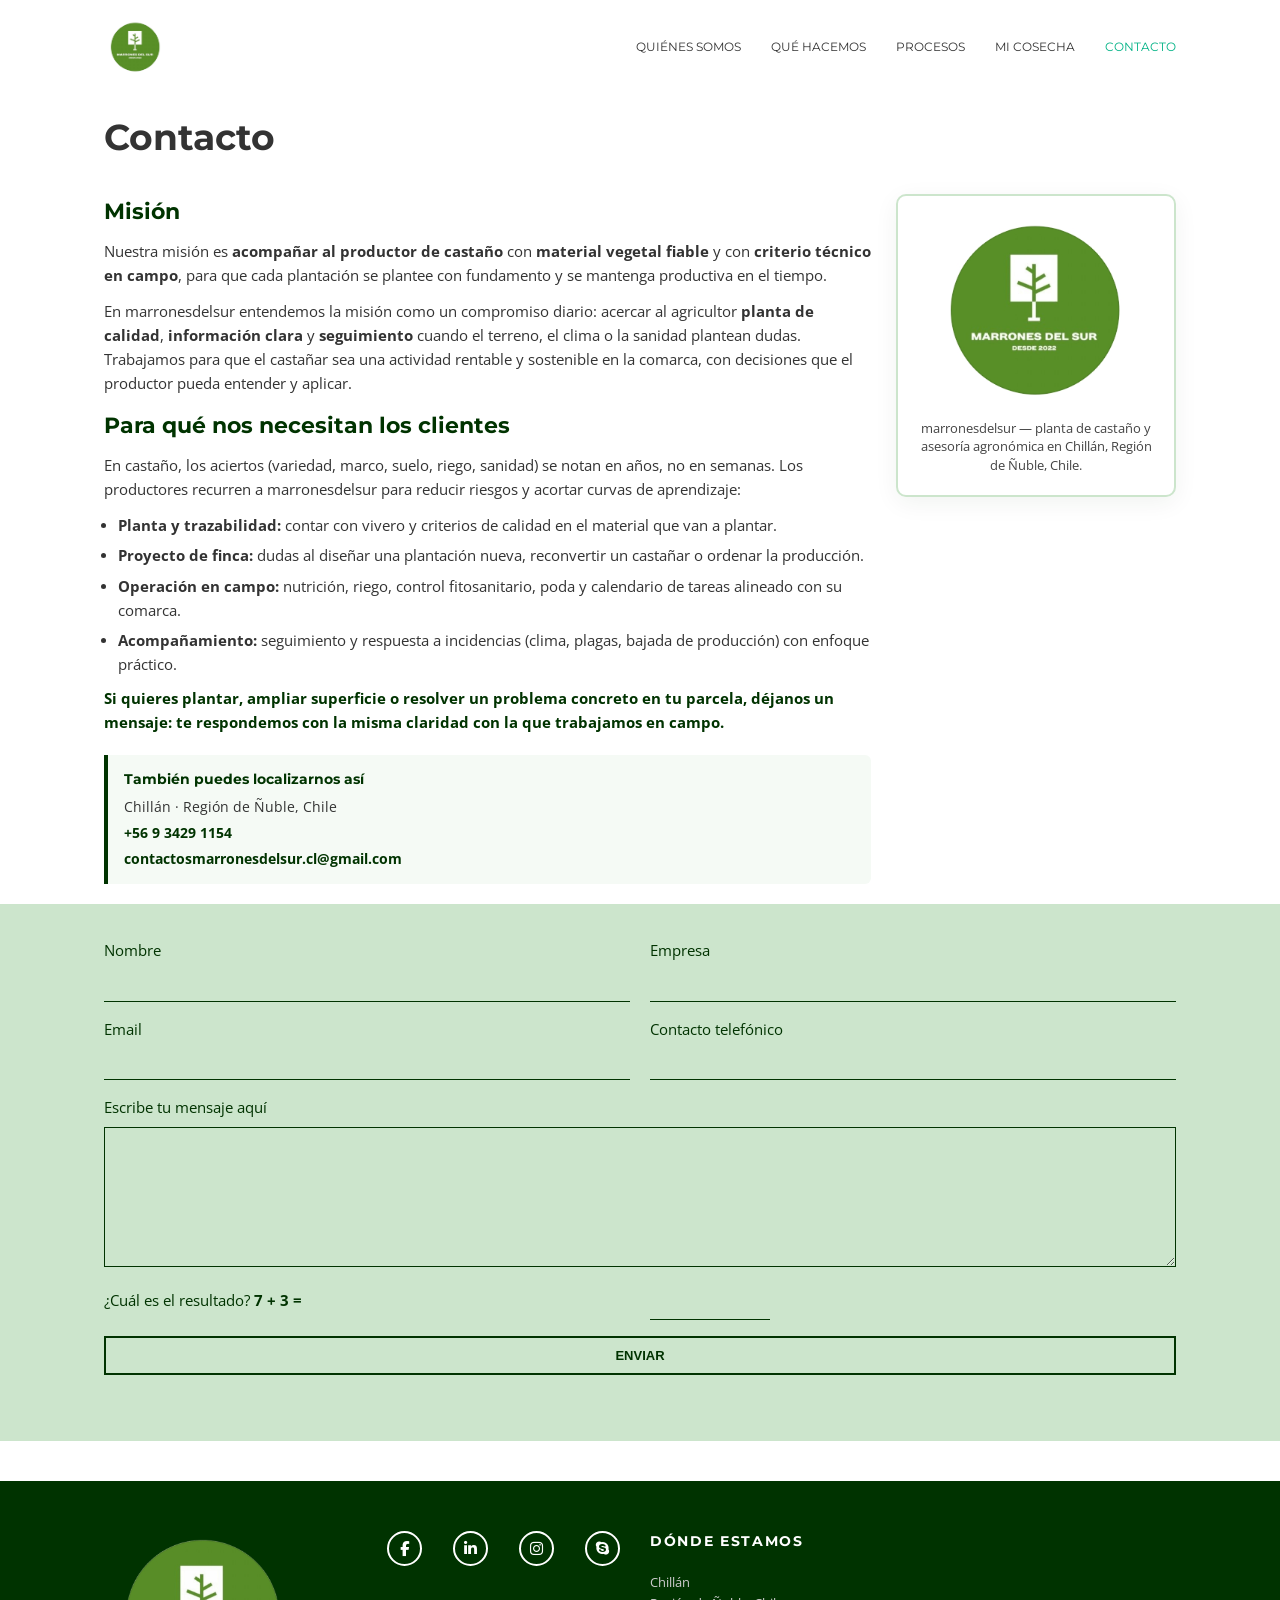
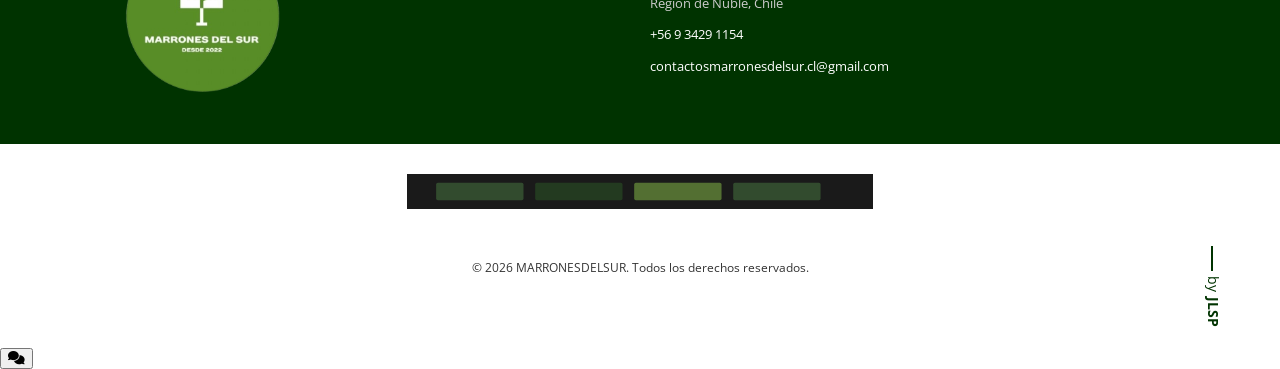
==== contactos.html @ d366d776 "Add files via upload" ====
<!DOCTYPE html>
<html lang="es">
<head>
    <meta charset="UTF-8">
    <meta name="viewport" content="width=device-width, initial-scale=1.0">
    <title>marronesdelsur — Contacto</title>
    <link rel="stylesheet" href="styles.css">
    <link rel="preconnect" href="https://fonts.googleapis.com">
    <link rel="preconnect" href="https://fonts.gstatic.com" crossorigin>
    <link href="https://fonts.googleapis.com/css2?family=Montserrat:wght@400;700;900&family=Open+Sans:wght@400;700&display=swap" rel="stylesheet">
    <link rel="stylesheet" href="https://cdnjs.cloudflare.com/ajax/libs/font-awesome/6.4.0/css/all.min.css">
</head>
<body class="page-contactos">
    <div class="site-wrapper">
        <header class="site-header">
            <div class="bnt-container header-inner">
                <button type="button" class="mobile-menu-trigger" aria-label="Abrir menú">
                    <span class="stick"></span><span class="stick"></span><span class="stick"></span>
                </button>
                <div class="logo">
                    <a href="index.html">
                        <img class="logo-desktop" src="assets/img/logop.jpeg" width="199" height="91" alt="marronesdelsur">
                        <img class="logo-mobile" src="assets/img/logop.jpeg" alt="marronesdelsur">
                    </a>
                </div>
                <nav class="header-menu nav-primary" id="nav-primary">
                    <ul class="primary-menu">
                        <li><a href="index.html">Quiénes somos</a></li>
                        <li><a href="fazemos.html">Qué hacemos</a></li>
                        <li><a href="plantas.html">Procesos</a></li>
                        <li><a href="mycosech.html">Mi Cosecha</a></li>
                        <li><a href="contactos.html" aria-current="page">Contacto</a></li>
                    </ul>
                </nav>
            </div>
            <div class="mobile-menu-shadow" id="mobile-shadow" hidden></div>
            <nav class="nav-mobile-panel" id="nav-mobile" aria-hidden="true">
                <button type="button" class="mobile-close" id="mobile-close" aria-label="Cerrar menú">&times;</button>
                <ul class="primary-mobile-menu">
                    <li><a href="index.html">Quiénes somos</a></li>
                    <li><a href="fazemos.html">Qué hacemos</a></li>
                    <li><a href="plantas.html">Procesos</a></li>
                    <li><a href="mycosech.html">Mi Cosecha</a></li>
                    <li><a href="contactos.html">Contacto</a></li>
                </ul>
            </nav>
        </header>

        <main class="site-content">
            <div class="bnt-container content-page">
                <article class="page-article">
                    <div class="entry-content">
                        <section class="contactos-title-row">
                            <h1 class="contactos-title">Contacto</h1>
                        </section>

                        <section class="contactos-intro" aria-labelledby="contacto-mision">
                            <div class="contactos-intro-grid">
                                <div class="contactos-intro-text">
                                    <h2 id="contacto-mision">Misión</h2>
                                    <p>Nuestra misión es <strong>acompañar al productor de castaño</strong> con <strong>material vegetal fiable</strong> y con <strong>criterio técnico en campo</strong>, para que cada plantación se plantee con fundamento y se mantenga productiva en el tiempo.</p>
                                    <p>En marronesdelsur entendemos la misión como un compromiso diario: acercar al agricultor <strong>planta de calidad</strong>, <strong>información clara</strong> y <strong>seguimiento</strong> cuando el terreno, el clima o la sanidad plantean dudas. Trabajamos para que el castañar sea una actividad rentable y sostenible en la comarca, con decisiones que el productor pueda entender y aplicar.</p>

                                    <h2 class="contactos-intro-subtitle" id="contacto-por-que">Para qué nos necesitan los clientes</h2>
                                    <p>En castaño, los aciertos (variedad, marco, suelo, riego, sanidad) se notan en años, no en semanas. Los productores recurren a marronesdelsur para reducir riesgos y acortar curvas de aprendizaje:</p>
                                    <ul class="contactos-lista">
                                        <li><strong>Planta y trazabilidad:</strong> contar con vivero y criterios de calidad en el material que van a plantar.</li>
                                        <li><strong>Proyecto de finca:</strong> dudas al diseñar una plantación nueva, reconvertir un castañar o ordenar la producción.</li>
                                        <li><strong>Operación en campo:</strong> nutrición, riego, control fitosanitario, poda y calendario de tareas alineado con su comarca.</li>
                                        <li><strong>Acompañamiento:</strong> seguimiento y respuesta a incidencias (clima, plagas, bajada de producción) con enfoque práctico.</li>
                                    </ul>
                                    <p class="contactos-cierre">Si quieres plantar, ampliar superficie o resolver un problema concreto en tu parcela, déjanos un mensaje: te respondemos con la misma claridad con la que trabajamos en campo.</p>

                                    <div class="contactos-atajo" role="region" aria-label="Datos de contacto directos">
                                        <p class="contactos-atajo-titulo">También puedes localizarnos así</p>
                                        <p>Chillán · Región de Ñuble, Chile</p>
                                        <p><a href="tel:+56934291154">+56 9 3429 1154</a></p>
                                        <p><a href="mailto:contactosmarronesdelsur.cl@gmail.com">contactosmarronesdelsur.cl@gmail.com</a></p>
                                    </div>
                                </div>
                                <figure class="contactos-logo-card">
                                    <img src="assets/img/logop.jpeg" width="220" height="101" alt="Logotipo de marronesdelsur" loading="lazy">
                                    <figcaption>marronesdelsur — planta de castaño y asesoría agronómica en Chillán, Región de Ñuble, Chile.</figcaption>
                                </figure>
                            </div>
                        </section>
                    </div>
                </article>
            </div>

            <section class="plantas-form-band contactos-form-band" aria-label="Formulario de contacto">
                <div class="bnt-container">
                    <form class="plantas-form contactos-form" id="form-contacto" action="https://formspree.io/f/xpqewpaw" method="post">
                        <div class="form-row">
                            <div class="form-col">
                                <label for="nombre">Nombre</label>
                                <input id="nombre" name="nombre" type="text" required>
                            </div>
                            <div class="form-col">
                                <label for="empresa">Empresa</label>
                                <input id="empresa" name="empresa" type="text">
                            </div>
                        </div>

                        <div class="form-row">
                            <div class="form-col">
                                <label for="email">Email</label>
                                <input id="email" name="email" type="email" required>
                            </div>
                            <div class="form-col">
                                <label for="telefono">Contacto telefónico</label>
                                <input id="telefono" name="telefono" type="tel">
                            </div>
                        </div>

                        <div class="form-row">
                            <div class="form-col form-col-full">
                                <label for="mensaje">Escribe tu mensaje aquí</label>
                                <textarea id="mensaje" name="mensaje" rows="6"></textarea>
                            </div>
                        </div>

                        <div class="form-row contactos-captcha-row">
                            <div class="form-col form-col-captcha">
                                <label for="captcha">¿Cuál es el resultado? <span class="captcha-expr" id="captcha-q">5 + 3 =</span></label>
                            </div>
                            <div class="form-col form-col-captcha-input">
                                <input type="text" id="captcha" name="captcha" inputmode="numeric" autocomplete="off" required aria-required="true" data-expected="8">
                            </div>
                        </div>

                        <div class="form-row form-submit-row">
                            <button type="submit" class="button-link">Enviar</button>
                        </div>
                    </form>
                </div>
            </section>
        </main>

        <footer class="site-footer">
            <div class="sidebar-footer">
                <div class="bnt-container footer-widgets">
                    <div class="widget-footer footer-logo">
                        <img src="assets/img/logot.png" width="199" height="91" alt="marronesdelsur">
                    </div>
                    <div class="widget-footer footer-social-wrap">
                        <ul class="list-inline">
                            <li><a href="https://www.facebook.com/profile.php?id=61589326258196" target="_blank" rel="noopener" class="btn-social btn-outline" aria-label="Facebook"><i class="fab fa-facebook-f"></i></a></li>
                            <li><a href="https://www.linkedin.com/search/results/all/?keywords=marronesdelsur&origin=GLOBAL_SEARCH_HEADER&sid=vfv" target="_blank" rel="noopener" class="btn-social btn-outline" aria-label="LinkedIn"><i class="fab fa-linkedin-in"></i></a></li>
                            <li><a href="https://www.instagram.com/marronesdelsur/" target="_blank" rel="noopener" class="btn-social btn-outline" aria-label="Instagram"><i class="fab fa-instagram"></i></a></li>
                            <li><a href="skype:live:deifil.technology_3?chat" class="btn-social btn-outline" aria-label="Skype"><i class="fab fa-skype"></i></a></li>
                        </ul>
                    </div>
                    <div class="widget-footer">
                        <h3 class="widget-title">DÓNDE ESTAMOS</h3>
                        <div class="textwidget">
                            <p>Chillán<br>Región de Ñuble, Chile</p>
                            <p><a href="tel:+56934291154">+56 9 3429 1154</a></p>
                            <p><a href="mailto:contactosmarronesdelsur.cl@gmail.com">contactosmarronesdelsur.cl@gmail.com</a></p>
                        </div>
                    </div>
                </div>
            </div>
            <div class="bottom-footer">
                <div class="bnt-container bottom-inner">
                    <img class="financiamento" src="barra-financiamento.svg" alt="barra de financiamento">
                    <p class="copyright">© 2026 MARRONESDELSUR. Todos los derechos reservados.</p>
                    <div class="byaddup">
                        <span class="byaddup-credit"><span class="line"></span>by<span class="therock">JLSP</span></span>
                    </div>
                </div>
            </div>
        </footer>
    </div>

    <div class="chatbot-widget">
        <button type="button" class="chatbot-toggle" aria-expanded="false" aria-label="Abrir chat de ayuda">
            <span class="chatbot-icon"><i class="fas fa-comments"></i></span>
        </button>
        <div class="chatbot-panel" hidden>
            <div class="chatbot-header">
                <span>Asistente</span>
                <button type="button" class="chatbot-close" aria-label="Cerrar chat">&times;</button>
            </div>
            <div class="chatbot-body" aria-live="polite">
                <div class="chatbot-message bot">Hola, ¿en qué podemos ayudarte hoy?</div>
            </div>
            <form class="chatbot-form">
                <label class="screen-reader" for="chatbot-input">Mensaje para el chat</label>
                <input id="chatbot-input" class="chatbot-input" type="text" placeholder="Escribe tu mensaje..." autocomplete="off">
                <button type="submit" class="chatbot-send">Enviar</button>
            </form>
        </div>
    </div>
    <script src="script.js"></script>
</body>
</html>
---- styles.css ----
﻿/* RÃ©plica visual home-es Deifil (tema addup + estilos propios del sitio) */

*,
*::before,
*::after {
    box-sizing: border-box;
}

html {
    font-size: 62.5%;
    overflow-y: scroll;
}

body {
    margin: 0;
    font-family: "Open Sans", Arial, sans-serif;
    font-size: 1.4rem;
    line-height: 1.5;
    color: #333;
    background: #fff;
}

img {
    max-width: 100%;
    height: auto;
    vertical-align: middle;
}

a {
    color: #003300;
    text-decoration: none;
}

a:hover {
    text-decoration: underline;
}

.site-wrapper {
    margin: 0 auto;
    position: relative;
}

.bnt-container {
    width: 100%;
    margin: 0 auto;
    padding: 0 5%;
    max-width: 1200px;
}

/* â€”â€” Header (addup) â€”â€” */
.site-header {
    background: #fff;
    z-index: 999;
}

.header-inner {
    display: flex;
    justify-content: space-between;
    align-items: center;
    flex-wrap: wrap;
    padding-top: 2rem;
    padding-bottom: 2rem;
    gap: 1rem;
}

.logo a {
    display: block;
    line-height: 0;
}

.logo-desktop {
    display: block;
    max-height: 55px;
    width: auto;
}

.logo-mobile {
    display: none;
    max-height: 48px;
}

.nav-primary {
    display: flex;
    justify-content: flex-end;
}

.primary-menu {
    display: flex;
    flex-wrap: wrap;
    list-style: none;
    margin: 0;
    padding: 0;
    gap: 0 3rem;
    font-family: Montserrat, Arial, sans-serif;
    font-weight: 400;
    text-transform: uppercase;
    font-size: 1.2rem;
}

.primary-menu li {
    margin: 0;
}

.primary-menu a {
    display: block;
    padding: 1.5rem 0;
    color: #333;
    text-decoration: none;
    transition: color 0.2s ease-in-out;
}

.primary-menu a:hover {
    color: #00b285;
    text-decoration: none;
}

.primary-menu a[aria-current="page"] {
    color: #00b285;
    text-decoration: none;
}

.mobile-menu-trigger {
    display: none;
    flex-direction: column;
    justify-content: center;
    gap: 0.4rem;
    width: 6rem;
    padding: 1rem 0;
    background: none;
    border: none;
    cursor: pointer;
    color: #333;
}

.mobile-menu-trigger .stick {
    display: block;
    height: 0.4rem;
    width: 2.4rem;
    background: currentColor;
}

.mobile-menu-shadow {
    display: none;
    position: fixed;
    inset: 0;
    background: #000;
    opacity: 0.6;
    z-index: 99998;
}

.mobile-menu-shadow.is-open {
    display: block;
}

.nav-mobile-panel {
    position: fixed;
    z-index: 99999;
    top: 0;
    left: 0;
    height: 100%;
    width: min(80%, 320px);
    max-width: 80%;
    background: #ddd;
    padding: 4rem 0 1rem;
    transform: translateX(-100%);
    transition: transform 0.35s ease;
    overflow-y: auto;
    font-family: Montserrat, Arial, sans-serif;
}

.nav-mobile-panel.is-open {
    transform: translateX(0);
}

.mobile-close {
    position: absolute;
    top: 1rem;
    right: 1.5rem;
    font-size: 3rem;
    line-height: 1;
    background: none;
    border: none;
    cursor: pointer;
    color: #333;
}

.primary-mobile-menu {
    list-style: none;
    margin: 0;
    padding: 0;
}

.primary-mobile-menu a {
    display: block;
    font-size: 1.8rem;
    text-transform: uppercase;
    padding: 1rem 3rem;
    border-bottom: 1px solid #ccc;
    color: #333;
}

.primary-mobile-menu a:hover {
    background: #ccc;
    text-decoration: none;
}

/* â€”â€” Contenido â€”â€” */
.site-content {
    padding: 0 0 4rem;
}

.screen-reader {
    position: absolute;
    width: 1px;
    height: 1px;
    padding: 0;
    margin: -1px;
    overflow: hidden;
    clip: rect(0, 0, 0, 0);
    white-space: nowrap;
    border: 0;
}

.entry-content {
    margin-top: -4rem;
}

/* Hero fila tipo VC full width + columnas */
.row-hero {
    display: grid;
    grid-template-columns: 1fr minmax(0, 5.5fr) minmax(0, 3fr);
    gap: 0;
    align-items: center;
    margin-top: -4rem;
    padding-bottom: 2rem;
    background: #fff;
}

.col-spacer {
    min-height: 1px;
}

.hero-main {
    padding: 6rem 5% 4rem;
}

.ctadeifilheaders {
    color: #003300 !important;
    font-size: 4rem;
    font-weight: 900;
    line-height: 1.15;
    margin-bottom: 2rem;
}

.ctadeifilheaders p {
    margin: 0;
}

.deifiljustify {
    font-size: 1.4rem;
    line-height: 1.65;
    color: #333;
}

.deifiljustify p {
    margin: 0 0 1.6rem;
    text-align: justify;
}

.hero-image-wrap {
    padding: 4rem 5% 4rem 0;
    display: flex;
    justify-content: flex-end;
    align-items: center;
}

@keyframes dfmaximage-appear {
    from {
        opacity: 0;
        transform: translateY(1.6rem);
    }
    to {
        opacity: 1;
        transform: translateY(0);
    }
}

.dfmaximage img {
    max-height: 500px;
    width: auto;
    display: block;
    animation: dfmaximage-appear 0.85s ease-out 0.12s both;
}

@media (prefers-reduced-motion: reduce) {
    .dfmaximage img {
        animation: none;
    }
}

/* Banda premios */
.band-awards {
    display: grid;
    grid-template-columns: 1fr minmax(0, 6fr) 1fr;
    background-color: #cce5cc !important;
    width: 100vw;
    max-width: 100vw;
    margin-left: calc(50% - 50vw);
    margin-right: calc(50% - 50vw);
    margin-top: -1.2rem;
    padding: 0;
}

.awards-inner {
    padding: 3.5rem 5% 5rem;
}

.ctadeifilsm {
    color: #003300 !important;
    font-size: 1.4rem;
    font-weight: 900;
    text-align: center;
}

.ctadeifilsm p {
    margin: 0 0 1.2rem;
}

/* GalerÃ­a 4 columnas a ancho completo */
.gallery-row {
    display: grid;
    grid-template-columns: repeat(4, 1fr);
    gap: 0;
    margin-top: -4rem;
    width: 100vw;
    max-width: 100vw;
    margin-left: calc(50% - 50vw);
    margin-right: calc(50% - 50vw);
    position: relative;
    animation: galleryWheel 20s ease-in-out infinite;
}

.gallery-cell {
    line-height: 0;
    overflow: hidden;
    min-height: 200px;
}

.gallery-cell img {
    width: 100%;
    height: auto;
    object-fit: cover;
    display: block;
}

@keyframes galleryWheel {
    0% { transform: translateX(0); }
    25% { transform: translateX(6%); }
    50% { transform: translateX(0); }
    75% { transform: translateX(-6%); }
    100% { transform: translateX(0); }
}

/* Respecta la preferencia de usuario por reducir movimiento */
@media (prefers-reduced-motion: reduce) {
    .gallery-row { animation: none; }
}

/* EstadÃ­sticas / contadores */
.stats-section {
    margin-top: 7.5rem;
    margin-bottom: 4rem;
    padding: 0;
}

.stats-row {
    display: grid;
    grid-template-columns: repeat(4, 1fr);
    gap: 2rem 1.5rem;
    margin-bottom: 4rem;
}

.stats-row-second {
    margin-top: 3.5rem;
    padding-top: 3.5rem;
    border-top: 1px solid #ddd;
}

.contador {
    color: #003300;
    text-align: center;
}

.contadornome {
    font-size: 2rem;
    text-align: center;
    font-weight: 900;
    margin-bottom: 0.8rem;
    line-height: 1.25;
}

.contadorvalor {
    display: flex;
    align-items: baseline;
    justify-content: center;
    flex-wrap: wrap;
    gap: 0.25rem;
    font-size: 4.8rem;
    font-weight: 900;
    line-height: 1;
}

.mycontador {
    min-width: 0;
}

.contadorvalor .suffix {
    font-size: 1.6rem;
    font-weight: 400;
    color: #333;
}

/* â€”â€” Footer â€”â€” */
.site-footer {
    color: #ccc;
}

.sidebar-footer {
    background-color: #003300;
    padding: 5rem 0 4rem;
}

.footer-widgets {
    display: grid;
    grid-template-columns: repeat(4, 1fr);
    gap: 3rem 2rem;
    align-items: start;
}

.footer-logo img {
    max-width: 199px;
}

.widget-title {
    font-family: Montserrat, Arial, sans-serif;
    font-size: 1.4rem;
    font-weight: 700;
    text-transform: uppercase;
    letter-spacing: 0.12em;
    color: #fff;
    margin: 0 0 2rem;
}

.footer-menu {
    list-style: none;
    margin: 0;
    padding: 0;
}

.footer-menu li {
    margin-bottom: 0.8rem;
    border-bottom: 1px solid rgba(255, 255, 255, 0.15);
    padding-bottom: 0.8rem;
}

.footer-menu li:last-child {
    border-bottom: none;
}

.footer-menu a,
.textwidget a {
    color: #fff;
    font-size: 1.3rem;
    text-decoration: none;
}

.footer-menu a:hover,
.textwidget a:hover {
    border-bottom: 1px solid #fff;
    text-decoration: none;
}

.textwidget {
    font-size: 1.3rem;
    line-height: 1.65;
}

.textwidget p {
    margin: 0 0 1rem;
}

.list-inline {
    display: flex;
    justify-content: space-around;
    align-items: center;
    flex-wrap: wrap;
    gap: 1rem;
    list-style: none;
    margin: 0;
    padding: 0;
}

.btn-social {
    display: inline-flex;
    align-items: center;
    justify-content: center;
    width: 35px;
    height: 35px;
    border: 2px solid #fff;
    border-radius: 100%;
    font-size: 1.5rem;
    line-height: 1;
    color: #fff;
    transition: background 0.2s, color 0.2s;
}

.btn-social:hover {
    background: #fff;
    color: #003300;
    text-decoration: none;
}

.bottom-footer {
    position: relative;
    background: #fff;
    color: #333;
    text-align: center;
    padding-bottom: 5rem;
}

.bottom-inner {
    padding-top: 3rem;
    padding-bottom: 2rem;
}

.financiamento {
    height: 35px;
    width: auto;
    max-width: 100%;
    margin-bottom: 2rem;
}

.copyright {
    font-size: 1.2rem;
    margin: 3rem 0 0;
}

.byaddup {
    position: absolute;
    bottom: 2rem;
    right: 6%;
    z-index: 10;
}

.byaddup a,
.byaddup .byaddup-credit {
    display: inline-block;
    font-size: 1.4rem;
    transform: rotate(90deg);
    transform-origin: bottom right;
    text-decoration: none;
    color: #003300;
}

.byaddup a:hover {
    border: 0;
}

.byaddup .line {
    display: inline-block;
    margin-right: 5px;
    width: 25px;
    height: 2px;
    background-color: #003300;
    vertical-align: middle;
}

.byaddup .therock {
    margin-left: 5px;
    font-weight: 700;
}

.inner-hero {
    background: #cce5cc;
    margin-top: -2rem;
    padding: 6rem 0 4rem;
}

.inner-hero h1 {
    margin: 0 0 1rem;
    font-family: Montserrat, Arial, sans-serif;
    font-size: 4rem;
    color: #003300;
    line-height: 1.15;
}

.inner-hero p {
    margin: 0;
    font-size: 1.7rem;
    color: #003300;
    max-width: 860px;
}

.page-section {
    padding: 5rem 0;
}

.page-section h2 {
    margin: 0 0 1.6rem;
    color: #003300;
    font-family: Montserrat, Arial, sans-serif;
    font-size: 2.8rem;
}

.page-section p {
    margin: 0 0 1.4rem;
}

.service-grid {
    display: grid;
    grid-template-columns: repeat(3, 1fr);
    gap: 2rem;
    margin-top: 2rem;
}

.service-card {
    border: 1px solid #ddd;
    padding: 2rem;
    background: #fff;
}

.service-card h3 {
    margin: 0 0 1rem;
    color: #003300;
    font-size: 2rem;
}

.phase-section {
    padding: 5rem 0 2rem;
}

.phase-section h2 {
    margin: 0 0 2rem;
    color: #003300;
    font-family: Montserrat, Arial, sans-serif;
    font-size: 2.8rem;
}

.phase-grid {
    display: grid;
    grid-template-columns: repeat(3, 1fr);
    gap: 2rem;
}

.phase-card {
    border: 1px solid #ddd;
    padding: 2rem;
    background: #fff;
}

.phase-badge {
    display: inline-block;
    margin-bottom: 0.8rem;
    font-size: 1.2rem;
    font-weight: 700;
    letter-spacing: 0.08em;
    color: #003300;
}

.phase-card h3 {
    margin: 0 0 1rem;
    color: #003300;
    font-size: 2rem;
}

/* Clone visual closer to "O que fazemos" */
.oqf-intro-band {
    width: 100vw;
    margin-left: calc(50% - 50vw);
    margin-right: calc(50% - 50vw);
    background: #cce5cc;
    padding: 6rem 0;
}

.oqf-intro-text {
    max-width: 900px;
    margin: 0 auto;
    text-align: center;
    color: #003300;
    font-size: 3rem;
    font-weight: 300;
    line-height: 1.35;
}

.oqf-title-row {
    padding: 4rem 0 2rem;
}

.oqf-title {
    margin: 0;
    color: #003300;
    font-size: 4rem;
    font-weight: 900;
    font-family: Montserrat, Arial, sans-serif;
}

.oqf-two-col {
    display: grid;
    grid-template-columns: 1fr 1fr;
    gap: 3rem;
    padding-bottom: 2rem;
}

.oqf-two-col p {
    margin: 0 0 1.6rem;
    text-align: justify;
}

.methodology-wrap {
    width: 100vw;
    max-width: 100vw;
    position: relative;
    left: 50%;
    right: 50%;
    margin-left: -50vw;
    margin-right: -50vw;
    padding: 0;
    background: #fff;
}

/* Force full-bleed methodology on "Que hacemos" page */
.page-oqf .content-page {
    width: 100%;
    max-width: none;
    padding-left: 0;
    padding-right: 0;
}

.page-oqf .entry-content {
    overflow: visible;
    margin-top: 0;
}

.page-oqf .site-content,
.page-oqf .content-page,
.page-oqf .page-article,
.page-oqf .entry-content {
    width: 100% !important;
    max-width: none !important;
    margin-left: 0 !important;
    margin-right: 0 !important;
    padding-left: 0 !important;
    padding-right: 0 !important;
}

.page-oqf .methodology-wrap {
    width: 100% !important;
    max-width: none !important;
    left: auto !important;
    right: auto !important;
    margin-left: 0 !important;
    margin-right: 0 !important;
    transform: none !important;
}

.page-oqf .methodology-grid {
    width: 100% !important;
    gap: 0;
    padding: 0;
    scroll-padding-inline: 0;
    box-sizing: border-box;
}

.page-oqf .method-card {
    flex: 0 0 100% !important;
    width: 100%;
    /* Altura fija: evita que el texto alargue la franja de la galería */
    height: 520px !important;
    min-height: 520px !important;
    max-height: 520px !important;
    padding: 0.9rem 5% !important;
    border-radius: 0;
    box-sizing: border-box;
    scroll-snap-align: start;
    scroll-snap-stop: always;
    overflow: hidden;
}

.page-oqf .method-phase {
    margin-bottom: 0.35rem;
    font-size: 1.05rem;
    padding: 0.2rem 0.45rem;
}

.page-oqf .method-card h3 {
    font-size: 1.35rem;
    line-height: 1.15;
    margin: 0 0 0.35rem;
}

.page-oqf .method-card p {
    font-size: 0.95rem;
    line-height: 1.35;
    margin: 0;
}

.methodology-grid {
    display: flex;
    width: 100%;
    overflow-x: auto;
    scroll-snap-type: x mandatory;
    scrollbar-width: none;
    gap: 0;
}

.methodology-grid::-webkit-scrollbar {
    display: none;
}

.method-card {
    flex: 0 0 100%;
    min-height: 515px;
    padding: 1.6rem 5%;
    color: #fff;
    position: relative;
    overflow: hidden;
    scroll-snap-align: start;
}

.method-image {
    position: absolute;
    inset: 0;
    width: 100%;
    height: 100%;
    object-fit: cover;
}

.method-card::before {
    content: "";
    position: absolute;
    inset: 0;
    background: transparent;
}

.method-card > * {
    position: relative;
    z-index: 1;
}

.method-phase {
    display: inline-block;
    font-size: 1.3rem;
    letter-spacing: 0.1em;
    font-weight: 700;
    margin-bottom: 1rem;
    padding: 0.4rem 0.8rem;
    border: 1px solid rgba(255, 255, 255, 0.65);
}

.method-card h3 {
    margin: 0 0 1rem;
    font-size: 2rem;
    line-height: 1.2;
    color: #fff;
    max-width: 42ch;
    text-shadow: 0 2px 10px rgba(0, 0, 0, 0.35);
}

.method-card p {
    margin: 0;
    font-size: 1.3rem;
    line-height: 1.5;
    max-width: 48ch;
    text-shadow: 0 2px 10px rgba(0, 0, 0, 0.35);
}

.method-nav {
    position: absolute;
    top: 50%;
    transform: translateY(-50%);
    width: 44px;
    height: 44px;
    border: none;
    border-radius: 50%;
    background: rgba(0, 0, 0, 0.45);
    color: #fff;
    font-size: 2.4rem;
    line-height: 1;
    cursor: pointer;
    z-index: 3;
}

.method-nav:hover {
    background: rgba(0, 0, 0, 0.65);
}

.method-nav.prev {
    left: 16px;
}

.method-nav.next {
    right: 16px;
}

.oqf-photo-credit {
    max-width: 720px;
    margin: 0 auto 1rem;
    padding: 0 5%;
    font-size: 1.2rem;
    line-height: 1.45;
    color: #666;
    text-align: center;
}

.oqf-cta {
    text-align: center;
    padding: 3.5rem 0 1rem;
}

.oqf-cta .button-link {
    display: inline-block;
    background: #cce5cc;
    color: #003300;
    border: 2px solid #003300;
    padding: 1.2rem 2.2rem;
    font-weight: 700;
    text-transform: uppercase;
    font-size: 1.3rem;
    text-decoration: none;
}

.oqf-cta .button-link:hover {
    background: #003300;
    color: #fff;
}

/* Plantas page clone */
.page-plantas .site-content {
    background: #fff;
    padding-top: 1.5rem;
}

.page-plantas .entry-content {
    margin-top: 0;
}

.plantas-title-row {
    margin: 0 0 2rem;
}

.plantas-title {
    margin: 0;
    font-family: Montserrat, Arial, sans-serif;
    font-size: 3.6rem;
    color: #333;
    font-weight: 700;
}

.plantas-grid {
    display: grid;
    grid-template-columns: repeat(4, 1fr);
    gap: 2.5rem 1.5rem;
    margin-bottom: 5rem;
}

.plant-card {
    text-align: center;
}

.plant-card img {
    width: 100%;
    max-width: 300px;
    aspect-ratio: 3 / 2;
    object-fit: cover;
    border-radius: 999px;
    display: block;
    margin: 0 auto;
    transform: rotate(-15deg);
    transform-origin: center;
}

.plant-card h4 {
    margin: 0.8rem 0 0;
    line-height: 1;
    color: #003300;
    font-size: 1.6rem;
    font-weight: 900;
    font-family: Montserrat, Arial, sans-serif;
}

.plantas-cta {
    text-align: center;
    margin: 1rem auto 5rem;
    max-width: 920px;
}

.plantas-cta p {
    margin: 0;
    color: #003300;
    font-size: 3rem;
    line-height: 1.25;
    font-weight: 900;
}

.plantas-form-band {
    background: #cce5cc;
    width: 100vw;
    margin-left: calc(50% - 50vw);
    margin-right: calc(50% - 50vw);
    padding: 4rem 0;
}

.plantas-form {
    color: #003300;
}

.plantas-form .form-row {
    display: grid;
    grid-template-columns: 1fr 1fr;
    gap: 2rem;
    margin-bottom: 1.6rem;
}

.plantas-form .form-col {
    min-width: 0;
}

.plantas-form label,
.plantas-form legend {
    display: block;
    margin-bottom: 0.8rem;
    font-size: 1.5rem;
}

.plantas-form input[type="text"],
.plantas-form input[type="email"],
.plantas-form input[type="tel"],
.plantas-form textarea {
    width: 100%;
    border: none;
    border-bottom: 1px solid #003300;
    background: transparent;
    padding: 0.7rem 0.2rem;
    color: #333;
    font-size: 1.5rem;
}

.plantas-form textarea {
    border: 1px solid #003300;
    min-height: 140px;
    padding: 1rem;
}

.plantas-form .fieldset-group {
    border: none;
    margin: 0;
    padding: 0;
}

.plantas-form .fieldset-group label {
    display: block;
    margin: 0 0 0.6rem;
    font-size: 1.4rem;
}

.plantas-form .form-col-full {
    grid-column: 1 / -1;
}

.plantas-form .form-submit-row {
    grid-template-columns: 1fr;
    text-align: center;
    margin-top: 1.5rem;
}

.page-plantas .button-link {
    display: inline-block;
    background: #cce5cc;
    color: #003300;
    border: 2px solid #003300;
    padding: 1rem 4.5rem;
    font-weight: 700;
    text-transform: uppercase;
    font-size: 1.3rem;
    text-decoration: none;
    cursor: pointer;
}

.page-plantas .button-link:hover {
    background: #003300;
    color: #fff;
}

/* Contacto â€” rÃ©plica visual formulario tipo Deifil contactos */
.page-contactos .site-content {
    background: #fff;
    padding-top: 1.5rem;
}

.page-contactos .entry-content {
    margin-top: 0;
}

.contactos-title-row {
    margin: 0 0 3rem;
}

.contactos-title {
    margin: 0;
    font-family: Montserrat, Arial, sans-serif;
    font-size: 3.6rem;
    color: #333;
    font-weight: 700;
}

.contactos-intro {
    margin: 0 auto 2rem;
    max-width: 1100px;
    padding: 0;
}

.contactos-intro-grid {
    display: grid;
    grid-template-columns: minmax(0, 1fr) minmax(200px, 280px);
    gap: 3rem 2.5rem;
    align-items: start;
}

.contactos-intro-text {
    font-size: 1.45rem;
    line-height: 1.65;
    color: #333;
}

.contactos-intro-text p {
    margin: 0 0 1.2rem;
}

.contactos-intro-text h2 {
    margin: 0 0 1rem;
    font-family: Montserrat, Arial, sans-serif;
    font-size: 2.2rem;
    font-weight: 700;
    color: #003300;
}

.contactos-intro-subtitle {
    margin-top: 2rem;
}

.contactos-lista {
    margin: 0.5rem 0 1rem;
    padding-left: 1.35rem;
}

.contactos-lista li {
    margin-bottom: 0.65rem;
}

.contactos-cierre {
    margin-bottom: 0 !important;
    font-weight: 700;
    color: #003300;
}

.contactos-atajo {
    margin-top: 2rem;
    padding: 1.4rem 1.6rem;
    background: #f5faf5;
    border-left: 4px solid #003300;
    border-radius: 0 6px 6px 0;
    font-size: 1.35rem;
    line-height: 1.55;
}

.contactos-atajo p {
    margin: 0 0 0.5rem;
}

.contactos-atajo p:last-child {
    margin-bottom: 0;
}

.contactos-atajo-titulo {
    font-family: Montserrat, Arial, sans-serif;
    font-weight: 700;
    color: #003300;
    margin-bottom: 0.75rem !important;
}

.contactos-atajo a {
    color: #003300;
    font-weight: 700;
}

.contactos-logo-card {
    margin: 0;
    padding: 2rem 1.8rem;
    background: #fff;
    border: 2px solid #cce5cc;
    border-radius: 10px;
    text-align: center;
    box-shadow: 0 6px 24px rgba(0, 51, 0, 0.06);
}

.contactos-logo-card img {
    width: 100%;
    max-width: 220px;
    height: auto;
    display: block;
    margin: 0 auto;
}

.contactos-logo-card figcaption {
    margin-top: 1.2rem;
    font-size: 1.25rem;
    line-height: 1.45;
    color: #444;
}

.page-contactos .contactos-form-band {
    padding-top: 3.5rem;
    padding-bottom: 5rem;
}

.page-contactos .plantas-form .fieldset-group legend {
    font-weight: 700;
    font-size: 1.5rem;
    margin-bottom: 1rem;
}

.page-contactos .fieldset-radios-inner {
    display: flex;
    flex-wrap: wrap;
    align-items: center;
    gap: 0.6rem 2.2rem;
}

.page-contactos .fieldset-group--radios label {
    display: inline-flex;
    align-items: center;
    gap: 0.55rem;
    margin: 0;
    font-weight: 400;
    font-size: 1.25rem;
    cursor: pointer;
}

.page-contactos .fieldset-group--radios input[type="radio"] {
    width: auto;
    margin: 0;
    accent-color: #003300;
}

.page-contactos .contactos-captcha-row {
    align-items: flex-end;
}

.page-contactos .form-col-captcha-input {
    max-width: 12rem;
}

.page-contactos .form-col-captcha-input input {
    text-align: center;
    font-weight: 700;
}

.page-contactos .captcha-expr {
    font-weight: 700;
    white-space: nowrap;
}

.page-contactos .button-link {
    display: inline-block;
    background: #cce5cc;
    color: #003300;
    border: 2px solid #003300;
    padding: 1rem 4.5rem;
    font-weight: 700;
    text-transform: uppercase;
    font-size: 1.3rem;
    text-decoration: none;
    cursor: pointer;
}

.page-contactos .button-link:hover {
    background: #003300;
    color: #fff;
}

/* Mi Cosecha */
.page-mycosecha .site-content {
    background: #fff;
    padding-top: 1.5rem;
}

.page-mycosecha .entry-content {
    margin-top: 0;
}

.mycosecha-title-row {
    margin: 0 0 2rem;
}

.mycosecha-title {
    margin: 0;
    font-family: Montserrat, Arial, sans-serif;
    font-size: 3.6rem;
    color: #333;
    font-weight: 700;
}

.mycosecha-intro {
    max-width: 900px;
    margin: 0 auto 3.5rem;
    font-size: 1.5rem;
    line-height: 1.65;
    color: #333;
}

.mycosecha-intro p {
    margin: 0 0 1.4rem;
}

.mycosecha-intro p:last-child {
    margin-bottom: 0;
}

.mycosecha-feature {
    margin: 0 0 3.5rem;
}

.mycosecha-feature-figure {
    margin: 0;
}

.mycosecha-feature-figure img {
    width: 100%;
    display: block;
    max-height: 420px;
    object-fit: cover;
    border-radius: 4px;
}

.mycosecha-feature-figure figcaption {
    margin-top: 1rem;
    font-size: 1.15rem;
    color: #003300;
    font-weight: 700;
    line-height: 1.45;
}

.mycosecha-gallery {
    display: grid;
    grid-template-columns: repeat(3, 1fr);
    gap: 2rem 1.8rem;
    margin-bottom: 4rem;
}

.mycosecha-card {
    margin: 0;
}

.mycosecha-card img {
    width: 100%;
    aspect-ratio: 4 / 3;
    object-fit: cover;
    display: block;
    border-radius: 4px;
}

.mycosecha-card figcaption {
    margin-top: 0.75rem;
    font-size: 1.3rem;
    line-height: 1.45;
    color: #444;
}

.mycosecha-credits {
    max-width: 900px;
    margin: -2rem auto 3rem;
    font-size: 1.2rem;
    line-height: 1.5;
    color: #666;
    text-align: center;
}

.mycosecha-credits code {
    font-size: 1.1rem;
    background: #f3f3f3;
    padding: 0.1rem 0.35rem;
    border-radius: 3px;
}

.mycosecha-outro {
    max-width: 900px;
    margin: 0 auto 4rem;
    text-align: center;
    font-size: 1.25rem;
    line-height: 1.6;
    color: #333;
}

.mycosecha-outro p {
    margin: 0 0 1.2rem;
}

.mycosecha-cta {
    margin: 2rem 0 0;
}

.page-mycosecha .mycosecha-cta .button-link {
    display: inline-block;
    background: #cce5cc;
    color: #003300;
    border: 2px solid #003300;
    padding: 1rem 2.8rem;
    font-weight: 700;
    text-transform: uppercase;
    font-size: 1.3rem;
    text-decoration: none;
}

.page-mycosecha .mycosecha-cta .button-link:hover {
    background: #003300;
    color: #fff;
    text-decoration: none;
}

@media (max-width: 1024px) {
    .row-hero {
        grid-template-columns: 1fr;
        margin-top: 0;
    }

    .hero-main {
        padding-top: 3rem;
        order: 1;
    }

    .hero-image-wrap {
        justify-content: center;
        padding: 2rem 5%;
        order: 2;
    }

    .band-awards {
        grid-template-columns: 1fr;
    }

    .awards-inner {
        padding: 2.8rem 3% 4rem;
    }

    .gallery-row {
        grid-template-columns: repeat(2, 1fr);
        width: 100vw;
        margin-left: calc(50% - 50vw);
        margin-right: calc(50% - 50vw);
    }

    .stats-row,
    .stats-row-second {
        grid-template-columns: repeat(2, 1fr);
    }

    .service-grid {
        grid-template-columns: repeat(2, 1fr);
    }

    .phase-grid {
        grid-template-columns: repeat(2, 1fr);
    }

    .oqf-two-col {
        grid-template-columns: 1fr;
        gap: 1rem;
    }

    .method-card {
        min-height: 500px;
        padding: 1.4rem 5%;
    }

    .page-oqf .method-card {
        flex: 0 0 100% !important;
        height: 495px !important;
        min-height: 495px !important;
        max-height: 495px !important;
        padding: 0.75rem 4.5% !important;
    }

    .page-oqf .method-card h3 {
        font-size: 1.25rem;
    }

    .page-oqf .method-card p {
        font-size: 0.9rem;
    }

    .method-card h3 {
        font-size: 1.5rem;
    }

    .method-card p {
        font-size: 1.15rem;
    }

    .footer-widgets {
        grid-template-columns: repeat(2, 1fr);
    }

    .plantas-grid {
        grid-template-columns: repeat(3, 1fr);
    }

    .plantas-cta p {
        font-size: 2.4rem;
    }

    .mycosecha-gallery {
        grid-template-columns: repeat(2, 1fr);
    }

    .byaddup {
        position: static;
        margin-top: 2rem;
        transform: none;
        text-align: center;
    }

    .byaddup a,
    .byaddup .byaddup-credit {
        transform: none;
    }
}

@media (max-width: 768px) {
    .primary-menu {
        display: none;
    }

    .header-inner {
        display: grid;
        grid-template-columns: minmax(48px, auto) 1fr minmax(48px, auto);
        align-items: center;
        position: relative;
    }

    .mobile-menu-trigger {
        display: flex;
        grid-column: 1;
        justify-self: start;
        padding-left: 0;
        width: auto;
        min-width: 48px;
    }

    .logo {
        grid-column: 2;
        justify-self: center;
        text-align: center;
    }

    .nav-primary {
        grid-column: 3;
        min-width: 48px;
        visibility: hidden;
        pointer-events: none;
    }

    .logo-desktop {
        display: none;
    }

    .logo-mobile {
        display: inline-block;
        margin: 0 auto;
    }

    .ctadeifilheaders {
        font-size: 3rem;
    }

    .contadorvalor {
        font-size: 3.6rem;
    }

    .contadornome {
        font-size: 1.6rem;
    }

    .gallery-row {
        grid-template-columns: 1fr;
    }

    .stats-row,
    .stats-row-second {
        grid-template-columns: 1fr;
    }

    .inner-hero h1 {
        font-size: 3rem;
    }

    .service-grid {
        grid-template-columns: 1fr;
    }

    .phase-grid {
        grid-template-columns: 1fr;
    }

    .oqf-intro-text {
        font-size: 1.6rem;
    }

    .oqf-title {
        font-size: 3rem;
    }

    .method-card {
        min-height: 555px;
        padding: 1.3rem 5%;
    }

    .page-oqf .method-card {
        flex: 0 0 100% !important;
        height: 560px !important;
        min-height: 560px !important;
        max-height: 560px !important;
        padding: 0.85rem 5% !important;
    }

    .page-oqf .method-phase {
        font-size: 1rem;
    }

    .page-oqf .method-card h3 {
        font-size: 1.2rem;
    }

    .page-oqf .method-card p {
        font-size: 0.88rem;
    }

    .method-card h3 {
        font-size: 1.45rem;
    }

    .method-card p {
        font-size: 1.05rem;
    }

    .method-nav {
        width: 38px;
        height: 38px;
        font-size: 2rem;
    }

    .footer-widgets {
        grid-template-columns: 1fr;
        text-align: center;
    }

    .plantas-title {
        font-size: 3rem;
    }

    .plantas-grid {
        grid-template-columns: repeat(2, 1fr);
        gap: 2rem 1rem;
    }

    .plant-card h4 {
        font-size: 1.8rem;
    }

    .plantas-cta p {
        font-size: 2rem;
    }

    .plantas-form .form-row {
        grid-template-columns: 1fr;
    }

    .contactos-title {
        font-size: 3rem;
    }

    .contactos-intro-grid {
        grid-template-columns: 1fr;
        gap: 2rem;
    }

    .contactos-logo-card {
        order: -1;
        max-width: 320px;
        margin-left: auto;
        margin-right: auto;
    }

    .contactos-intro-text h2 {
        font-size: 1.85rem;
    }

    .contactos-intro-text {
        font-size: 1.35rem;
    }

    .mycosecha-title {
        font-size: 3rem;
    }

    .mycosecha-gallery {
        grid-template-columns: 1fr;
    }

    .page-contactos .contactos-captcha-row {
        grid-template-columns: 1fr;
    }

    .page-contactos .form-col-captcha-input {
        max-width: none;
    }

    .list-inline {
        justify-content: center;
    }
}
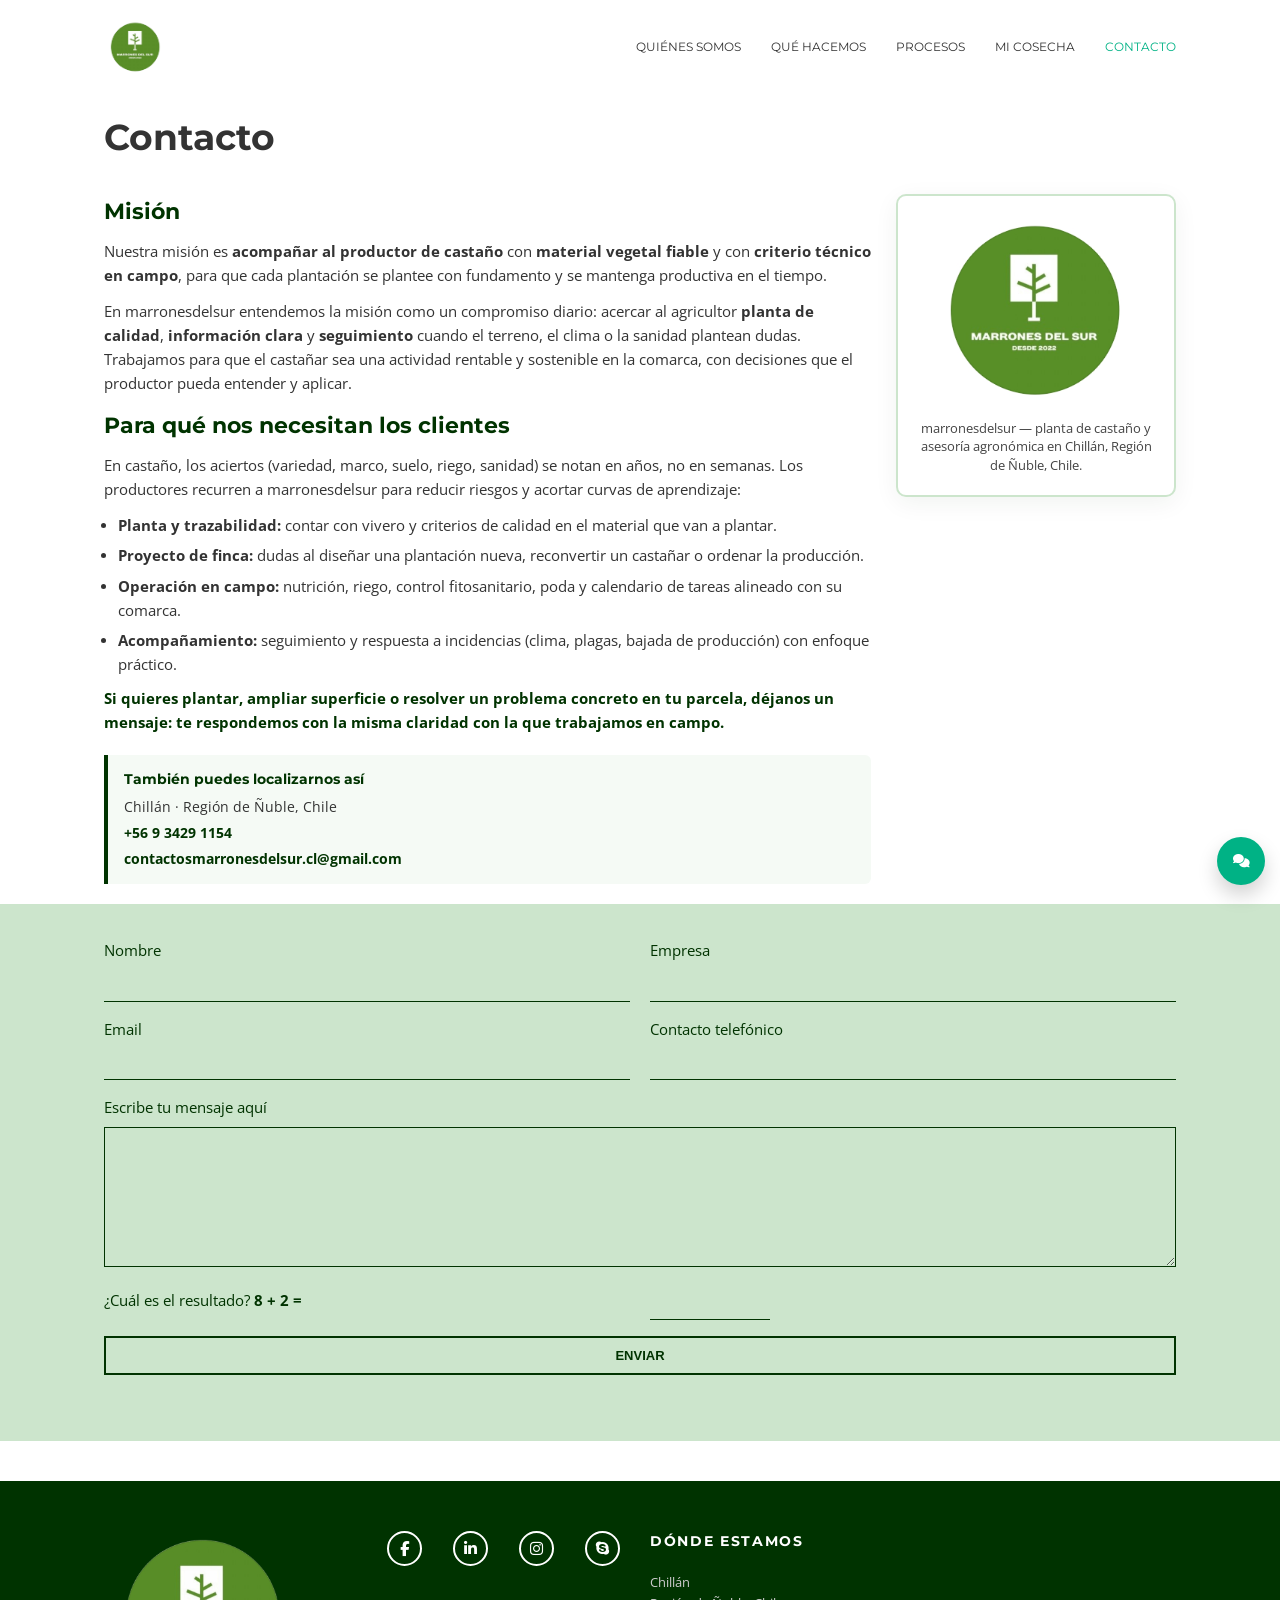
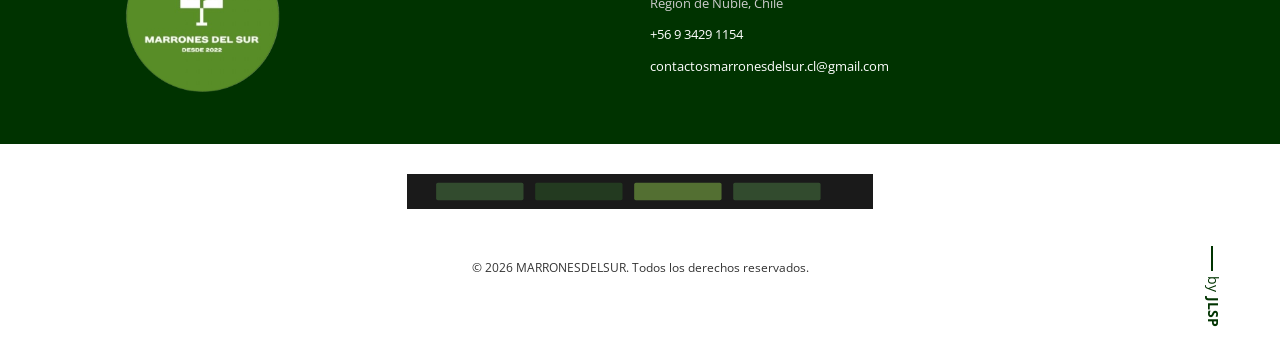
==== commit 5f376fa1: "Add files via upload" ====
--- a/contactos.html
+++ b/contactos.html
@@ -19,8 +19,8 @@
                 </button>
                 <div class="logo">
                     <a href="index.html">
-                        <img class="logo-desktop" src="assets/img/logop.jpeg" width="199" height="91" alt="marronesdelsur">
-                        <img class="logo-mobile" src="assets/img/logop.jpeg" alt="marronesdelsur">
+                        <img class="logo-desktop" src="assets/img/logot.png" width="199" height="91" alt="marronesdelsur">
+                        <img class="logo-mobile" src="assets/img/logot.png" alt="marronesdelsur">
                     </a>
                 </div>
                 <nav class="header-menu nav-primary" id="nav-primary">
--- a/styles.css
+++ b/styles.css
@@ -292,11 +292,125 @@
     animation: dfmaximage-appear 0.85s ease-out 0.12s both;
 }
 
-@media (prefers-reduced-motion: reduce) {
-    .dfmaximage img {
-        animation: none;
-    }
-}
+    .chatbot-widget {
+        position: fixed;
+        right: 1.5rem;
+        bottom: 1.5rem;
+        z-index: 999999;
+        font-family: "Open Sans", Arial, sans-serif;
+        text-align: left;
+    }
+
+    .chatbot-toggle {
+        display: inline-flex;
+        align-items: center;
+        justify-content: center;
+        width: 4.8rem;
+        height: 4.8rem;
+        border: none;
+        border-radius: 50%;
+        background: #00b285;
+        color: #fff;
+        cursor: pointer;
+        box-shadow: 0 1rem 2rem rgba(0, 0, 0, 0.18);
+    }
+
+    .chatbot-toggle:hover,
+    .chatbot-close:hover,
+    .chatbot-send:hover {
+        filter: brightness(1.05);
+    }
+
+    .chatbot-panel {
+        display: flex;
+        flex-direction: column;
+        width: min(320px, calc(100vw - 3rem));
+        max-height: 420px;
+        margin-top: 0.75rem;
+        padding: 1rem;
+        border-radius: 1rem;
+        background: #fff;
+        box-shadow: 0 1rem 2rem rgba(0, 0, 0, 0.18);
+        border: 1px solid rgba(0, 0, 0, 0.08);
+    }
+
+    .chatbot-header {
+        display: flex;
+        justify-content: space-between;
+        align-items: center;
+        gap: 0.5rem;
+        margin-bottom: 0.75rem;
+        font-weight: 700;
+        color: #003300;
+    }
+
+    .chatbot-close {
+        width: 2.6rem;
+        height: 2.6rem;
+        border: none;
+        border-radius: 50%;
+        background: #f2f2f2;
+        color: #333;
+        cursor: pointer;
+        font-size: 1.4rem;
+        line-height: 1;
+    }
+
+    .chatbot-body {
+        overflow-y: auto;
+        flex: 1;
+        padding-right: 0.25rem;
+    }
+
+    .chatbot-message {
+        margin-bottom: 0.75rem;
+        padding: 0.85rem 1rem;
+        border-radius: 1rem;
+        max-width: 100%;
+        line-height: 1.4;
+    }
+
+    .chatbot-message.bot {
+        background: #f7f9f5;
+        color: #333;
+        align-self: flex-start;
+    }
+
+    .chatbot-message.user {
+        background: #00b285;
+        color: #fff;
+        align-self: flex-end;
+    }
+
+    .chatbot-form {
+        display: flex;
+        gap: 0.5rem;
+        margin-top: 0.75rem;
+    }
+
+    .chatbot-input {
+        flex: 1;
+        min-width: 0;
+        padding: 0.9rem 1rem;
+        border: 1px solid #ccc;
+        border-radius: 999px;
+        font: inherit;
+    }
+
+    .chatbot-send {
+        min-width: 5.5rem;
+        border: none;
+        border-radius: 999px;
+        background: #00b285;
+        color: #fff;
+        cursor: pointer;
+        padding: 0 1rem;
+        font-weight: 700;
+    }
+
+    .chatbot-panel[hidden] {
+        display: none;
+    }
 
 /* Banda premios */
 .band-awards {
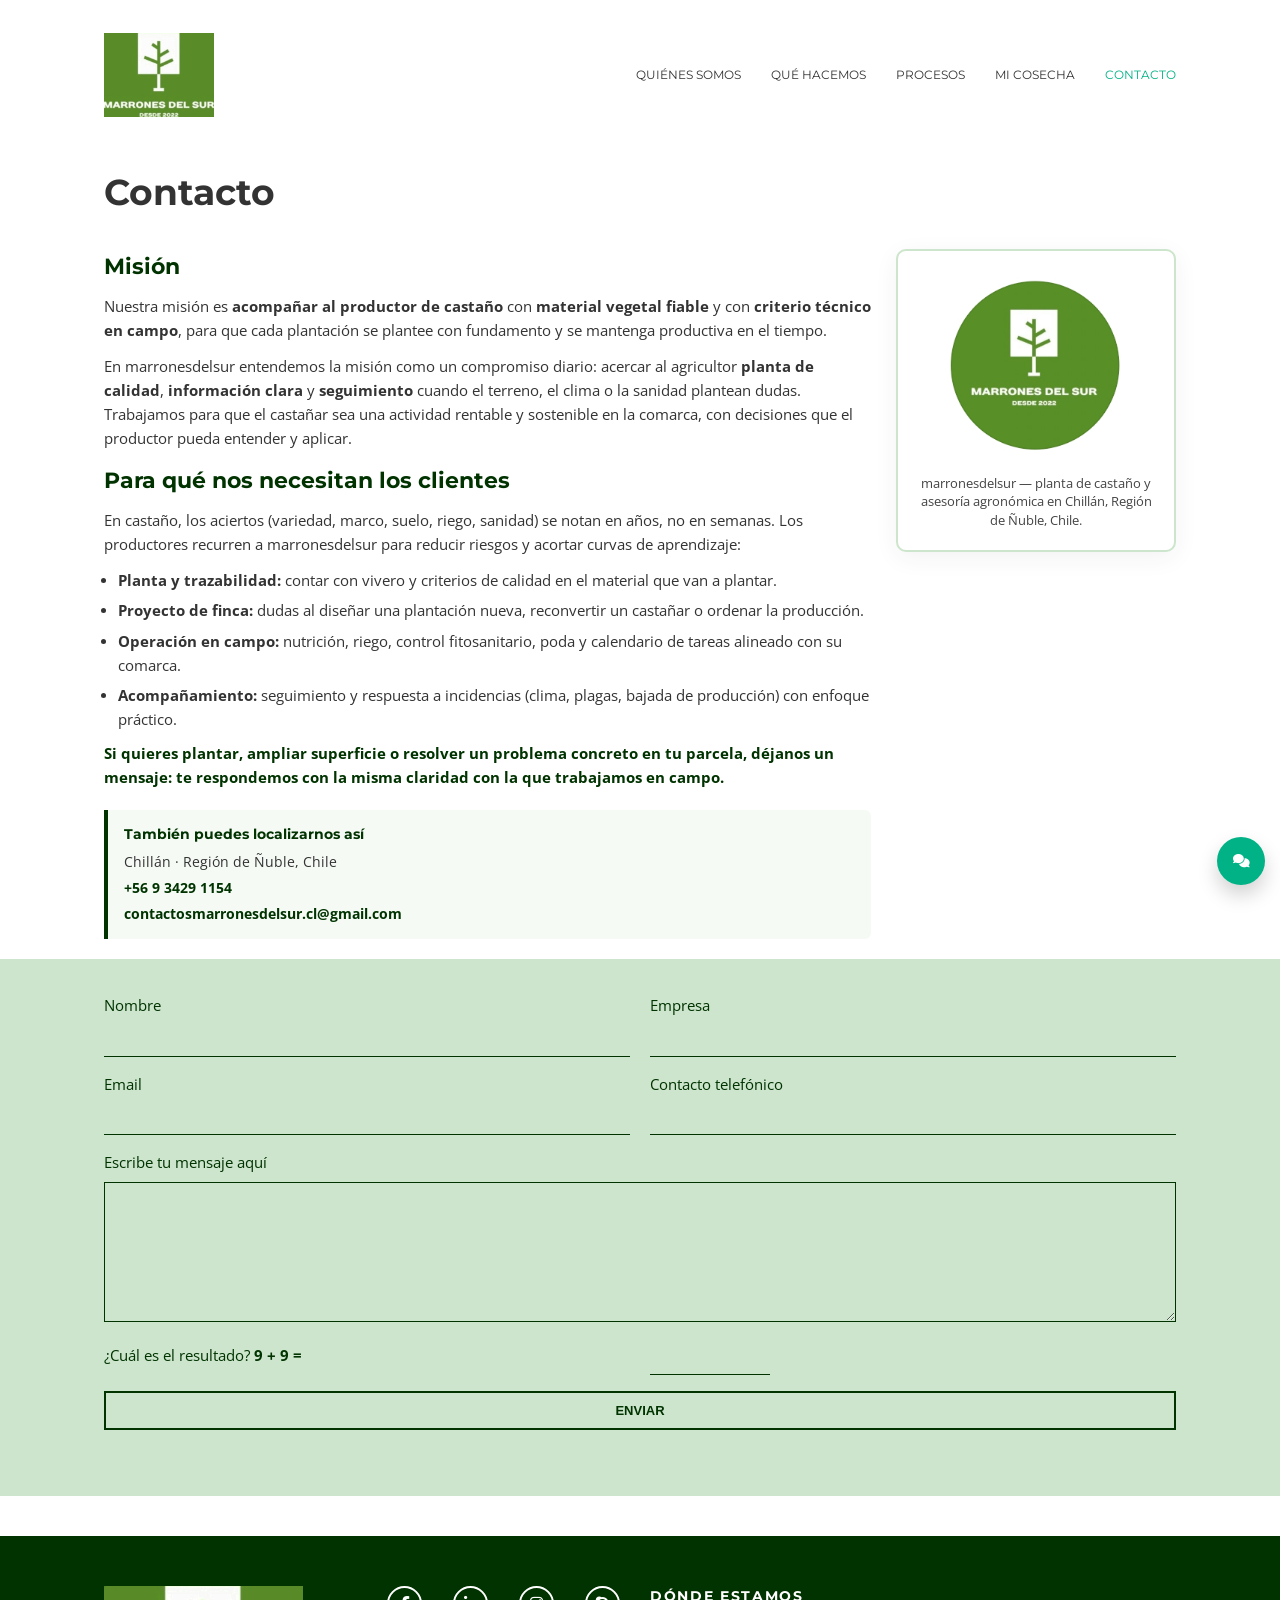
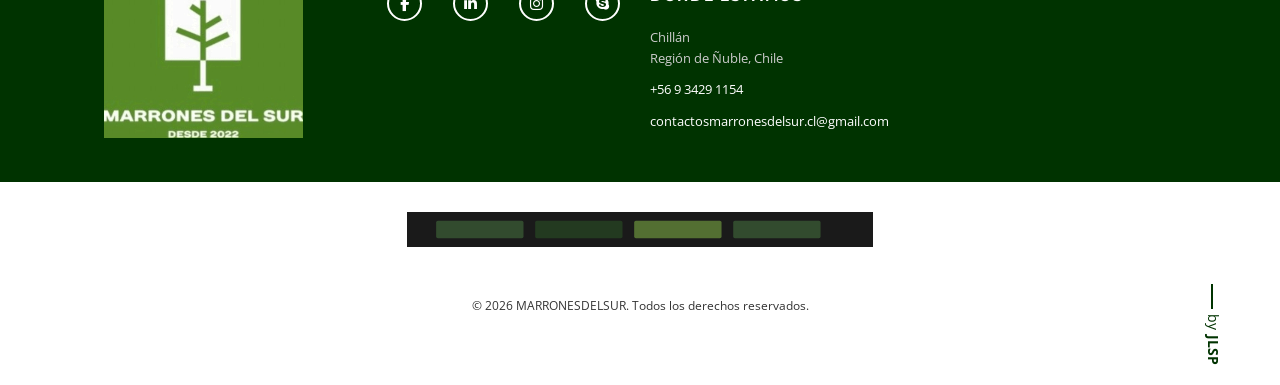
==== commit 188dc59a: "Add files via upload" ====
--- a/contactos.html
+++ b/contactos.html
@@ -146,7 +146,7 @@
                     <div class="widget-footer footer-social-wrap">
                         <ul class="list-inline">
                             <li><a href="https://www.facebook.com/profile.php?id=61589326258196" target="_blank" rel="noopener" class="btn-social btn-outline" aria-label="Facebook"><i class="fab fa-facebook-f"></i></a></li>
-                            <li><a href="https://www.linkedin.com/search/results/all/?keywords=marronesdelsur&origin=GLOBAL_SEARCH_HEADER&sid=vfv" target="_blank" rel="noopener" class="btn-social btn-outline" aria-label="LinkedIn"><i class="fab fa-linkedin-in"></i></a></li>
+                            <li><a href="https://www.linkedin.com/in/marrones-del-sur-b5a795414/" target="_blank" rel="noopener" class="btn-social btn-outline" aria-label="LinkedIn"><i class="fab fa-linkedin-in"></i></a></li>
                             <li><a href="https://www.instagram.com/marronesdelsur/" target="_blank" rel="noopener" class="btn-social btn-outline" aria-label="Instagram"><i class="fab fa-instagram"></i></a></li>
                             <li><a href="skype:live:deifil.technology_3?chat" class="btn-social btn-outline" aria-label="Skype"><i class="fab fa-skype"></i></a></li>
                         </ul>
--- a/styles.css
+++ b/styles.css
@@ -64,19 +64,32 @@
 }
 
 .logo a {
-    display: block;
+    display: inline-flex;
+    align-items: center;
+    justify-content: center;
+    width: 110px;
+    height: 110px;
     line-height: 0;
+    background: #ffffff;
+    border-radius: 0 !important;
+    overflow: hidden;
+}
+
+.logo a img,
+.logo-desktop,
+.logo-mobile {
+    border-radius: 0 !important;
 }
 
 .logo-desktop {
     display: block;
-    max-height: 55px;
+    max-height: 90px;
     width: auto;
 }
 
 .logo-mobile {
     display: none;
-    max-height: 48px;
+    max-height: 80px;
 }
 
 .nav-primary {
@@ -230,7 +243,7 @@
     display: grid;
     grid-template-columns: 1fr minmax(0, 5.5fr) minmax(0, 3fr);
     gap: 0;
-    align-items: center;
+    align-items: start;
     margin-top: -4rem;
     padding-bottom: 2rem;
     background: #fff;
@@ -241,7 +254,8 @@
 }
 
 .hero-main {
-    padding: 6rem 5% 4rem;
+    padding: 6rem 4% 4rem;
+    min-width: 0; /* evitar que el contenido se encoja inesperadamente */
 }
 
 .ctadeifilheaders {
@@ -272,6 +286,7 @@
     display: flex;
     justify-content: flex-end;
     align-items: center;
+    min-width: 0;
 }
 
 @keyframes dfmaximage-appear {
@@ -285,11 +300,69 @@
     }
 }
 
+.dfmaximage {
+    width: 100%;
+    max-width: 600px;
+}
 .dfmaximage img {
     max-height: 500px;
     width: auto;
+    max-width: 100%;
     display: block;
     animation: dfmaximage-appear 0.85s ease-out 0.12s both;
+}
+
+/* Mano detrás de las castañas: superponer con grid y animar subiendo sin mover la posición de las castañas */
+.dfmaximage {
+    position: relative;
+    display: grid; /* coloca ambas imágenes en la misma celda para superponerlas */
+    isolation: isolate; /* garantizar que los z-index de los hijos respeten el orden dentro de este contenedor */
+}
+.dfmaximage img {
+    grid-area: 1/1;
+    justify-self: end;
+    align-self: end;
+    width: auto;
+    max-height: 500px;
+}
+.dfmaximage img.img-castanas {
+    position: relative;
+    z-index: 10; /* las castañas permanecen siempre por delante */
+}
+.dfmaximage img.img-hand {
+    position: relative;
+    z-index: 1; /* mano permanentemente detrás */
+    transform-origin: center bottom;
+    /* iniciar claramente detrás de las castañas */
+    transform: translateY(120px);
+    /* animación una sola vez y mantener el estado final (quedarse arriba) */
+    animation: hand-rise 3.2s ease-in-out 0.25s 1 forwards;
+    will-change: transform;
+}
+
+@keyframes hand-rise {
+    0% { transform: translateY(120px) scale(1); }
+    30% { transform: translateY(20px) scale(0.98); }
+    50% { transform: translateY(-30px) scale(1.02); }
+    75% { transform: translateY(-20px) scale(1); }
+    100% { transform: translateY(-30px) scale(1.02); } /* quedarse arriba */
+}
+
+@media (prefers-reduced-motion: reduce) {
+    .dfmaximage img.img-hand { animation: none; }
+}
+
+/* Forzar figura e imagen a ocupar la columna derecha en layouts flex/grid */
+.hero-image-wrap > .dfmaximage {
+    width: 100% !important;
+    min-width: 0 !important;
+    flex: 1 1 100% !important;
+    display: block !important;
+}
+.hero-image-wrap > .dfmaximage img {
+    width: auto !important;
+    height: auto !important;
+    max-width: 100% !important;
 }
 
     .chatbot-widget {
@@ -1542,6 +1615,7 @@
 }
 
 @media (max-width: 1024px) {
+    /* Evitar solapamientos y overflow en dispositivos medios/pequeños */
     .row-hero {
         grid-template-columns: 1fr;
         margin-top: 0;
@@ -1549,6 +1623,8 @@
 
     .hero-main {
         padding-top: 3rem;
+        padding-left: 4%;
+        padding-right: 4%;
         order: 1;
     }
 
@@ -1557,99 +1633,10 @@
         padding: 2rem 5%;
         order: 2;
     }
-
-    .band-awards {
-        grid-template-columns: 1fr;
-    }
-
-    .awards-inner {
-        padding: 2.8rem 3% 4rem;
-    }
-
-    .gallery-row {
-        grid-template-columns: repeat(2, 1fr);
-        width: 100vw;
-        margin-left: calc(50% - 50vw);
-        margin-right: calc(50% - 50vw);
-    }
-
-    .stats-row,
-    .stats-row-second {
-        grid-template-columns: repeat(2, 1fr);
-    }
-
-    .service-grid {
-        grid-template-columns: repeat(2, 1fr);
-    }
-
-    .phase-grid {
-        grid-template-columns: repeat(2, 1fr);
-    }
-
-    .oqf-two-col {
-        grid-template-columns: 1fr;
-        gap: 1rem;
-    }
-
-    .method-card {
-        min-height: 500px;
-        padding: 1.4rem 5%;
-    }
-
-    .page-oqf .method-card {
-        flex: 0 0 100% !important;
-        height: 495px !important;
-        min-height: 495px !important;
-        max-height: 495px !important;
-        padding: 0.75rem 4.5% !important;
-    }
-
-    .page-oqf .method-card h3 {
-        font-size: 1.25rem;
-    }
-
-    .page-oqf .method-card p {
-        font-size: 0.9rem;
-    }
-
-    .method-card h3 {
-        font-size: 1.5rem;
-    }
-
-    .method-card p {
-        font-size: 1.15rem;
-    }
-
-    .footer-widgets {
-        grid-template-columns: repeat(2, 1fr);
-    }
-
-    .plantas-grid {
-        grid-template-columns: repeat(3, 1fr);
-    }
-
-    .plantas-cta p {
-        font-size: 2.4rem;
-    }
-
-    .mycosecha-gallery {
-        grid-template-columns: repeat(2, 1fr);
-    }
-
-    .byaddup {
-        position: static;
-        margin-top: 2rem;
-        transform: none;
-        text-align: center;
-    }
-
-    .byaddup a,
-    .byaddup .byaddup-credit {
-        transform: none;
-    }
 }
 
 @media (max-width: 768px) {
+    /* Asegurar layout correcto en móviles pequeños */
     .primary-menu {
         display: none;
     }
@@ -1677,6 +1664,7 @@
     }
 
     .nav-primary {
+        display: none;
         grid-column: 3;
         min-width: 48px;
         visibility: hidden;
@@ -1692,6 +1680,15 @@
         margin: 0 auto;
     }
 
+    .logo a img {
+        max-height: 80px !important;
+        width: auto !important;
+    }
+
+    .site-header {
+        padding: 0 !important;
+    }
+
     .ctadeifilheaders {
         font-size: 3rem;
     }
@@ -1702,15 +1699,6 @@
 
     .contadornome {
         font-size: 1.6rem;
-    }
-
-    .gallery-row {
-        grid-template-columns: 1fr;
-    }
-
-    .stats-row,
-    .stats-row-second {
-        grid-template-columns: 1fr;
     }
 
     .inner-hero h1 {
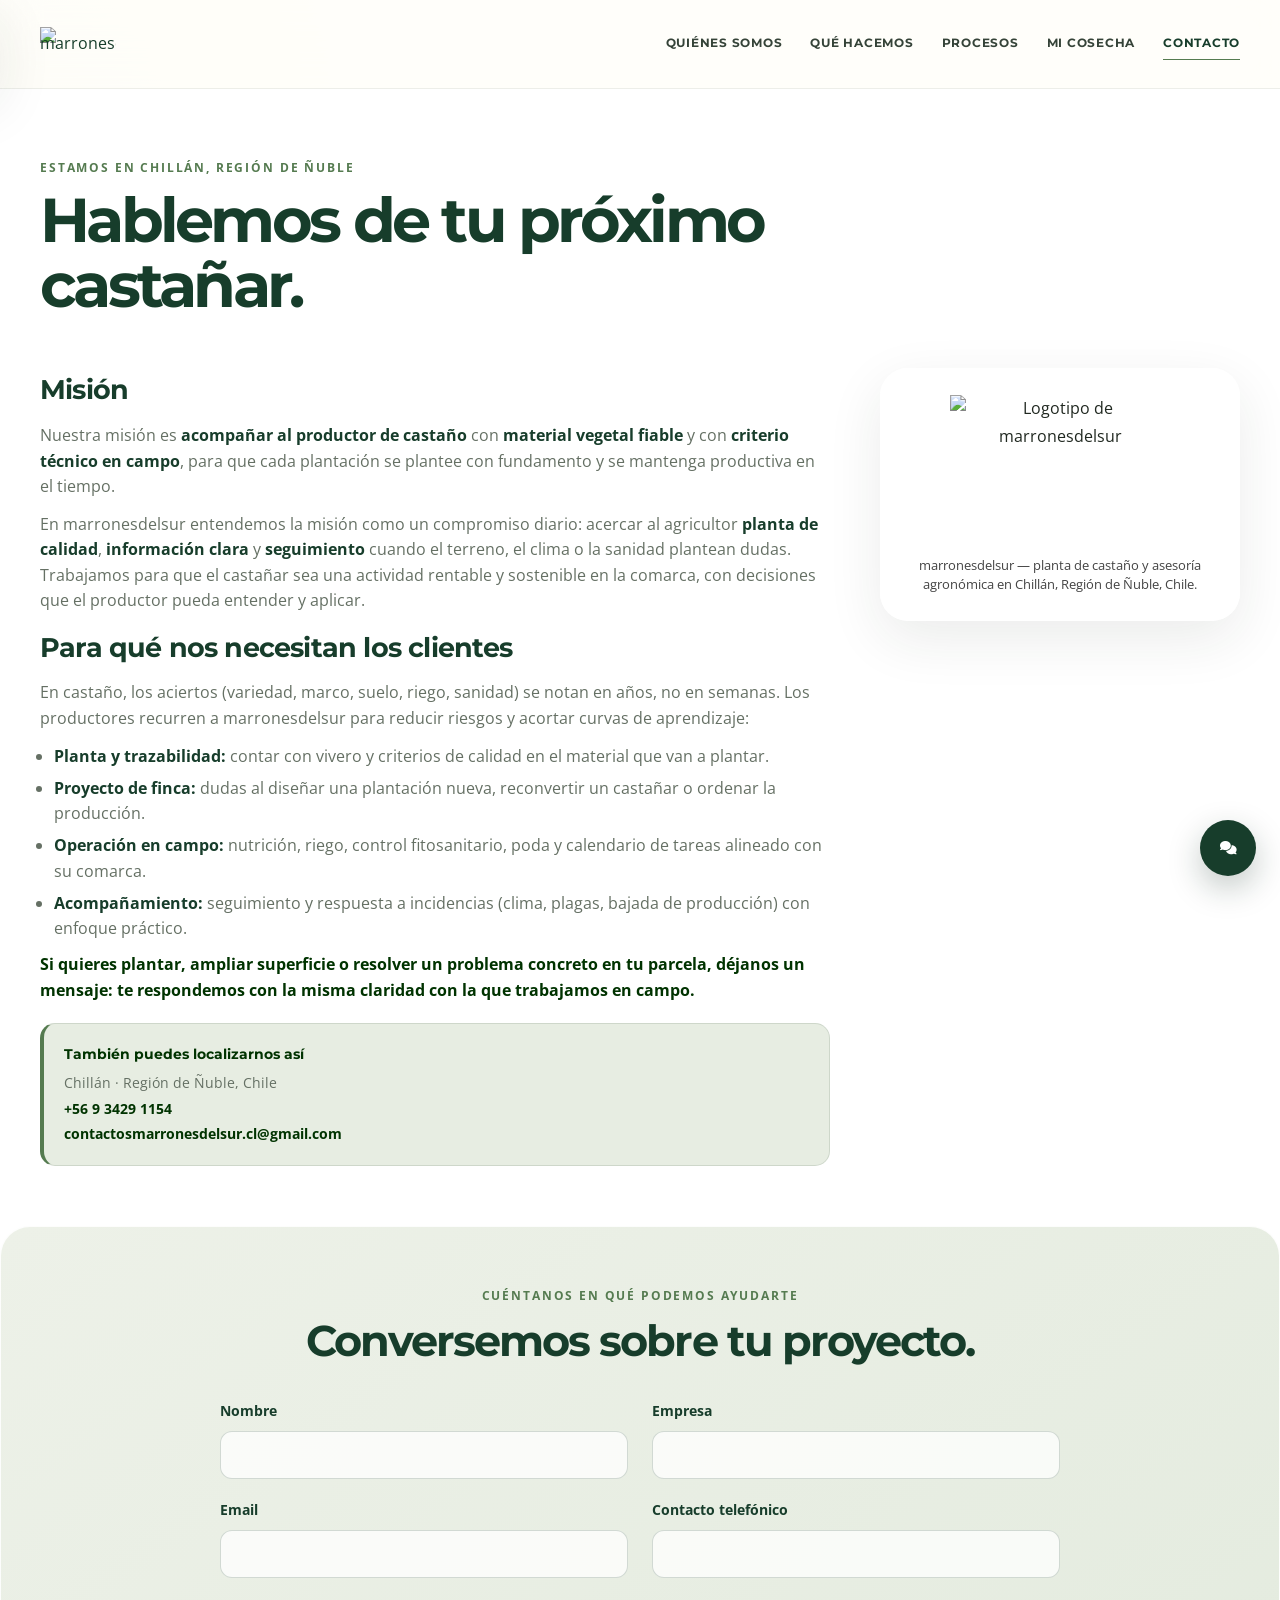
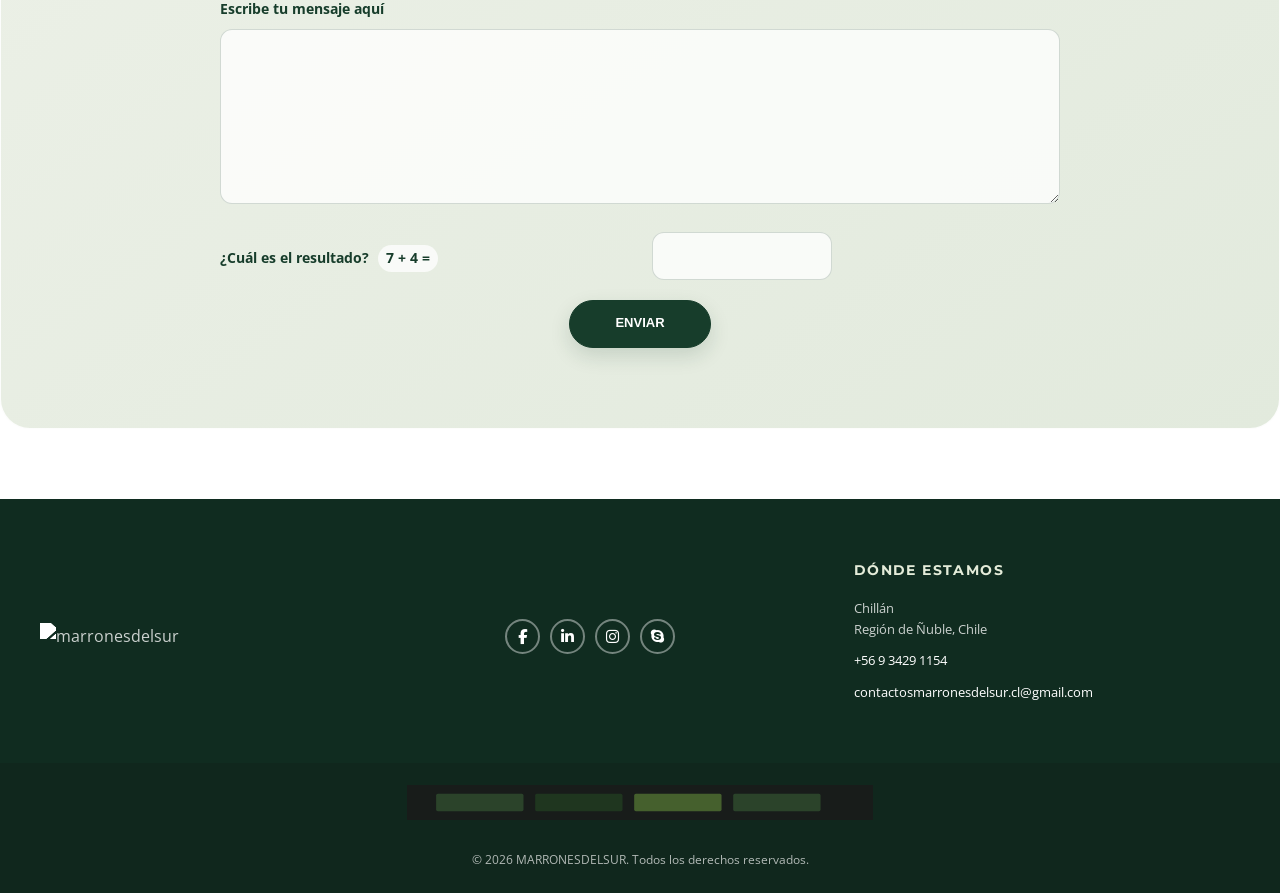
==== commit cff436ea: "Add files via upload" ====
--- a/contactos.html
+++ b/contactos.html
@@ -3,7 +3,8 @@
 <head>
     <meta charset="UTF-8">
     <meta name="viewport" content="width=device-width, initial-scale=1.0">
-    <title>marronesdelsur — Contacto</title>
+    <title>Marrones del Sur — Contacto</title>
+    <meta name="description" content="Contacta a Marrones del Sur para consultar por plantas de castaño, asesoría agrícola o un proyecto de plantación en Ñuble, Chile.">
     <link rel="stylesheet" href="styles.css">
     <link rel="preconnect" href="https://fonts.googleapis.com">
     <link rel="preconnect" href="https://fonts.gstatic.com" crossorigin>
@@ -19,8 +20,8 @@
                 </button>
                 <div class="logo">
                     <a href="index.html">
-                        <img class="logo-desktop" src="assets/img/logot.png" width="199" height="91" alt="marronesdelsur">
-                        <img class="logo-mobile" src="assets/img/logot.png" alt="marronesdelsur">
+                        <img class="logo-desktop" src="assets/img/logop.png" width="199" height="91" alt="marronesdelsur">
+                        <img class="logo-mobile" src="assets/img/logop.png" alt="marronesdelsur">
                     </a>
                 </div>
                 <nav class="header-menu nav-primary" id="nav-primary">
@@ -51,7 +52,8 @@
                 <article class="page-article">
                     <div class="entry-content">
                         <section class="contactos-title-row">
-                            <h1 class="contactos-title">Contacto</h1>
+                            <p class="eyebrow">Estamos en Chillán, Región de Ñuble</p>
+                            <h1 class="contactos-title">Hablemos de tu próximo castañar.</h1>
                         </section>
 
                         <section class="contactos-intro" aria-labelledby="contacto-mision">
@@ -79,7 +81,7 @@
                                     </div>
                                 </div>
                                 <figure class="contactos-logo-card">
-                                    <img src="assets/img/logop.jpeg" width="220" height="101" alt="Logotipo de marronesdelsur" loading="lazy">
+                                    <img src="assets/img/logop.png" width="220" height="101" alt="Logotipo de marronesdelsur" loading="lazy">
                                     <figcaption>marronesdelsur — planta de castaño y asesoría agronómica en Chillán, Región de Ñuble, Chile.</figcaption>
                                 </figure>
                             </div>
@@ -90,6 +92,10 @@
 
             <section class="plantas-form-band contactos-form-band" aria-label="Formulario de contacto">
                 <div class="bnt-container">
+                    <div class="form-intro">
+                        <p class="eyebrow">Cuéntanos en qué podemos ayudarte</p>
+                        <h2>Conversemos sobre tu proyecto.</h2>
+                    </div>
                     <form class="plantas-form contactos-form" id="form-contacto" action="https://formspree.io/f/xpqewpaw" method="post">
                         <div class="form-row">
                             <div class="form-col">
@@ -141,7 +147,7 @@
             <div class="sidebar-footer">
                 <div class="bnt-container footer-widgets">
                     <div class="widget-footer footer-logo">
-                        <img src="assets/img/logot.png" width="199" height="91" alt="marronesdelsur">
+                        <img src="assets/img/logop.png" width="199" height="91" alt="marronesdelsur">
                     </div>
                     <div class="widget-footer footer-social-wrap">
                         <ul class="list-inline">
--- a/styles.css
+++ b/styles.css
@@ -1081,6 +1081,11 @@
     background: rgba(0, 0, 0, 0.65);
 }
 
+.method-nav:disabled {
+    cursor: default;
+    opacity: 0.42;
+}
+
 .method-nav.prev {
     left: 16px;
 }
@@ -1831,3 +1836,2058 @@
     }
 }
 
+/* Marrones del Sur — sistema visual */
+:root {
+    --forest: #173d2b;
+    --forest-deep: #102c20;
+    --leaf: #557b50;
+    --moss: #a7b996;
+    --sage: #e7ede2;
+    --cream: #f7f6f1;
+    --paper: #fffefa;
+    --chestnut: #925b3e;
+    --ink: #202820;
+    --muted: #657064;
+    --line: rgba(31, 57, 39, 0.12);
+    --glass: rgba(255, 255, 255, 0.72);
+    --shadow-soft: 0 18px 55px rgba(29, 48, 34, 0.09);
+    --radius-lg: 28px;
+}
+
+html {
+    scroll-behavior: smooth;
+    overflow-x: clip;
+    background: var(--cream);
+}
+
+body {
+    overflow-x: clip;
+    color: var(--ink);
+    background:
+        radial-gradient(ellipse at 2% 12%, rgba(196, 209, 183, 0.2), transparent 34rem),
+        var(--paper);
+    font-family: "Open Sans", Arial, sans-serif;
+    font-size: 1.6rem;
+    line-height: 1.7;
+    -webkit-font-smoothing: antialiased;
+}
+
+::selection {
+    color: #fff;
+    background: var(--leaf);
+}
+
+a {
+    color: var(--forest);
+}
+
+a:focus-visible,
+button:focus-visible,
+input:focus-visible,
+textarea:focus-visible {
+    outline: 3px solid #b27b53;
+    outline-offset: 3px;
+}
+
+.site-wrapper {
+    overflow: clip;
+}
+
+.bnt-container {
+    width: min(100% - 5.6rem, 1200px);
+    max-width: 1200px;
+    padding-left: 0;
+    padding-right: 0;
+}
+
+.site-header {
+    position: sticky;
+    top: 0;
+    z-index: 1000;
+    background: rgba(255, 254, 250, 0.86);
+    border-bottom: 1px solid rgba(31, 57, 39, 0.08);
+    backdrop-filter: blur(18px);
+    -webkit-backdrop-filter: blur(18px);
+}
+
+.header-inner {
+    min-height: 8.8rem;
+    padding-top: 0.8rem;
+    padding-bottom: 0.8rem;
+}
+
+.logo a {
+    width: 7.6rem;
+    height: 7.2rem;
+    background: transparent;
+}
+
+.logo-desktop,
+.logo-mobile {
+    max-height: 6.8rem;
+    object-fit: contain;
+}
+
+.primary-menu {
+    align-items: center;
+    gap: 0 2.8rem;
+    font-size: 1.15rem;
+    font-weight: 700;
+    letter-spacing: 0.065em;
+}
+
+.primary-menu a {
+    position: relative;
+    padding: 1.2rem 0;
+    color: #354338;
+}
+
+.primary-menu a::after {
+    position: absolute;
+    right: 0;
+    bottom: 0.55rem;
+    left: 0;
+    height: 1px;
+    background: var(--leaf);
+    content: "";
+    transform: scaleX(0);
+    transform-origin: left;
+    transition: transform 220ms ease;
+}
+
+.primary-menu a:hover::after,
+.primary-menu a[aria-current="page"]::after {
+    transform: scaleX(1);
+}
+
+.primary-menu a[aria-current="page"] {
+    color: var(--forest);
+}
+
+.mobile-menu-trigger {
+    color: var(--forest);
+}
+
+.mobile-menu-trigger .stick {
+    width: 2.2rem;
+    height: 0.25rem;
+    border-radius: 2px;
+    background: currentColor;
+}
+
+.nav-mobile-panel {
+    background: var(--paper);
+    box-shadow: var(--shadow-soft);
+}
+
+.primary-mobile-menu a {
+    padding: 1.6rem 2.6rem;
+    color: var(--forest);
+    border-bottom-color: var(--line);
+    font-weight: 700;
+}
+
+.mobile-menu-shadow {
+    background: var(--forest-deep);
+}
+
+.site-content {
+    padding-bottom: 7rem;
+}
+
+.content-page {
+    width: min(100% - 5.6rem, 1200px);
+    margin: 0 auto;
+}
+
+.entry-content {
+    margin-top: 0;
+}
+
+.eyebrow {
+    margin: 0 0 1.2rem;
+    color: var(--leaf);
+    font-size: 1.15rem;
+    font-weight: 700;
+    letter-spacing: 0.16em;
+    line-height: 1.5;
+    text-transform: uppercase;
+}
+
+.row-hero {
+    position: relative;
+    grid-template-columns: minmax(0, 1.05fr) minmax(340px, 0.95fr);
+    align-items: center;
+    min-height: 62rem;
+    margin: 0 auto;
+    padding: 5rem 0 6rem;
+    overflow: visible;
+    background:
+        radial-gradient(ellipse at 82% 45%, rgba(188, 205, 168, 0.34), transparent 33rem),
+        transparent;
+}
+
+.row-hero > .col-spacer {
+    display: none;
+}
+
+.hero-main {
+    padding: 3rem 4rem 3rem 0;
+}
+
+.ctadeifilheaders {
+    max-width: 68rem;
+    margin: 0 0 2rem;
+    color: var(--forest) !important;
+    font-family: Montserrat, "Open Sans", sans-serif;
+    font-size: clamp(4.2rem, 5.4vw, 7rem);
+    font-weight: 700;
+    letter-spacing: -0.065em;
+    line-height: 1.02;
+}
+
+.hero-lead {
+    max-width: 60rem;
+    margin: 0 0 1.8rem;
+    color: #39463a;
+    font-size: clamp(1.8rem, 2vw, 2.15rem);
+    line-height: 1.6;
+}
+
+.deifiljustify {
+    max-width: 59rem;
+    color: var(--muted);
+    font-size: 1.55rem;
+    line-height: 1.8;
+}
+
+.deifiljustify p {
+    margin-bottom: 1rem;
+    text-align: left;
+}
+
+.hero-actions {
+    display: flex;
+    align-items: center;
+    flex-wrap: wrap;
+    gap: 1.4rem 2.4rem;
+    margin-top: 2.8rem;
+}
+
+.button-link {
+    display: inline-flex;
+    min-height: 4.8rem;
+    align-items: center;
+    justify-content: center;
+    padding: 1.25rem 2.2rem;
+    color: #fff;
+    background: var(--forest);
+    border: 1px solid var(--forest);
+    border-radius: 999px;
+    box-shadow: 0 8px 20px rgba(23, 61, 43, 0.15);
+    font-size: 1.35rem;
+    font-weight: 700;
+    line-height: 1.3;
+    text-align: center;
+    text-decoration: none;
+    transition: transform 220ms ease, box-shadow 220ms ease, background 220ms ease;
+}
+
+.button-link:hover {
+    color: #fff;
+    background: var(--forest-deep);
+    box-shadow: 0 12px 28px rgba(23, 61, 43, 0.22);
+    text-decoration: none;
+    transform: translateY(-2px);
+}
+
+.text-link {
+    display: inline-flex;
+    align-items: center;
+    gap: 0.8rem;
+    color: var(--forest);
+    font-size: 1.4rem;
+    font-weight: 700;
+}
+
+.text-link span {
+    transition: transform 180ms ease;
+}
+
+.text-link:hover span {
+    transform: translateX(4px);
+}
+
+.hero-image-wrap {
+    justify-content: center;
+    padding: 0;
+}
+
+.hero-image-wrap > .dfmaximage {
+    display: grid !important;
+    width: min(100%, 48rem) !important;
+    min-height: 45rem;
+    flex: none !important;
+    align-items: center;
+    justify-items: center;
+    padding: 2rem;
+    border: 1px solid rgba(255, 255, 255, 0.8);
+    border-radius: 48% 52% 46% 54% / 48% 44% 56% 52%;
+    background: linear-gradient(145deg, rgba(233, 239, 226, 0.82), rgba(207, 220, 194, 0.44));
+    box-shadow: inset 0 1px 0 rgba(255, 255, 255, 0.9), var(--shadow-soft);
+}
+
+.hero-image-wrap > .dfmaximage img {
+    width: 100% !important;
+    max-height: 46rem;
+    object-fit: contain;
+}
+
+.hero-image-wrap > .dfmaximage img.img-hand {
+    transform: translateY(3rem);
+}
+
+.band-awards {
+    display: block;
+    width: 100vw;
+    max-width: none;
+    margin: 0 calc(50% - 50vw);
+    padding: 0;
+    background: var(--sage) !important;
+}
+
+.awards-inner {
+    width: min(100% - 5.6rem, 940px);
+    margin: 0 auto;
+    padding: 5.2rem 0;
+}
+
+.ctadeifilsm {
+    color: var(--forest) !important;
+    font-size: clamp(1.8rem, 2.3vw, 2.35rem);
+    font-weight: 400;
+    line-height: 1.65;
+}
+
+.ctadeifilsm p {
+    margin: 0.8rem 0;
+}
+
+.section-heading {
+    max-width: 76rem;
+    margin: 8rem auto 3.2rem;
+    padding: 0 2rem;
+    text-align: center;
+}
+
+.section-heading h2,
+.home-cta h2,
+.form-intro h2 {
+    margin: 0;
+    color: var(--forest);
+    font-family: Montserrat, "Open Sans", sans-serif;
+    font-size: clamp(3rem, 4vw, 4.8rem);
+    font-weight: 700;
+    letter-spacing: -0.045em;
+    line-height: 1.12;
+}
+
+.section-heading > p:last-child {
+    margin: 1.5rem auto 0;
+    color: var(--muted);
+    font-size: 1.55rem;
+}
+
+.gallery-row {
+    display: grid;
+    grid-template-columns: repeat(4, minmax(0, 1fr));
+    gap: 1.5rem;
+    width: min(100% - 5.6rem, 1200px);
+    max-width: 1200px;
+    margin: 0 auto;
+    animation: none;
+}
+
+.gallery-cell {
+    position: relative;
+    min-width: 0;
+    min-height: 34rem;
+    margin: 0;
+    overflow: hidden;
+    border: 1px solid rgba(255, 255, 255, 0.75);
+    border-radius: var(--radius-lg);
+    background: var(--sage);
+    box-shadow: var(--shadow-soft);
+    isolation: isolate;
+    animation: rise-in 650ms both;
+}
+
+.gallery-cell:nth-child(2) { animation-delay: 80ms; }
+.gallery-cell:nth-child(3) { animation-delay: 160ms; }
+.gallery-cell:nth-child(4) { animation-delay: 240ms; }
+}
+
+.gallery-cell::after {
+    position: absolute;
+    inset: 30% 0 0;
+    z-index: 0;
+    background: linear-gradient(transparent, rgba(16, 36, 24, 0.78));
+    content: "";
+}
+
+.gallery-cell img {
+    width: 100%;
+    height: 100%;
+    min-height: 34rem;
+    object-fit: cover;
+    transition: transform 700ms cubic-bezier(0.2, 0.75, 0.25, 1);
+}
+
+.gallery-cell:hover img {
+    transform: scale(1.055);
+}
+
+.gallery-cell figcaption {
+    position: absolute;
+    right: 2rem;
+    bottom: 1.8rem;
+    left: 2rem;
+    z-index: 1;
+    color: #fff;
+    font-family: Montserrat, "Open Sans", sans-serif;
+    font-size: 1.65rem;
+    font-weight: 700;
+    line-height: 1.3;
+    text-shadow: 0 2px 15px rgba(0, 0, 0, 0.3);
+}
+
+.stats-section {
+    max-width: 1200px;
+    margin: 8rem auto 0;
+    padding: 0 0 2rem;
+}
+
+.stats-heading {
+    margin-top: 0;
+    margin-bottom: 5rem;
+}
+
+.stats-row {
+    grid-template-columns: repeat(4, minmax(0, 1fr));
+    gap: 1.4rem;
+    margin: 0;
+}
+
+.stats-row-second {
+    margin-top: 1.4rem;
+    padding: 0;
+    border: 0;
+}
+
+.contador {
+    padding: 2.4rem 1.4rem;
+    border: 1px solid rgba(255, 255, 255, 0.9);
+    border-radius: 2rem;
+    background: var(--glass);
+    box-shadow: 0 10px 32px rgba(29, 48, 34, 0.06);
+    backdrop-filter: blur(12px);
+    -webkit-backdrop-filter: blur(12px);
+}
+
+.contadornome {
+    margin-bottom: 1rem;
+    color: var(--muted);
+    font-family: "Open Sans", Arial, sans-serif;
+    font-size: 1.35rem;
+    font-weight: 600;
+}
+
+.contadorvalor {
+    color: var(--forest);
+    font-size: clamp(2.6rem, 3.1vw, 4rem);
+    letter-spacing: -0.055em;
+}
+
+.contadorvalor .suffix {
+    color: var(--muted);
+    font-size: 1.25rem;
+    letter-spacing: 0;
+}
+
+.home-cta {
+    margin: 9rem auto 0;
+    padding: 7rem 2.4rem;
+    border: 1px solid rgba(255, 255, 255, 0.8);
+    border-radius: 3.2rem;
+    background:
+        radial-gradient(ellipse at 85% 20%, rgba(178, 197, 156, 0.24), transparent 36rem),
+        var(--sage);
+    text-align: center;
+}
+
+.home-cta h2 {
+    max-width: 74rem;
+    margin: 0 auto 2.5rem;
+}
+
+.site-footer {
+    color: rgba(255, 255, 255, 0.78);
+    background: var(--forest-deep);
+}
+
+.sidebar-footer {
+    padding: 6rem 0 5rem;
+    background: transparent;
+}
+
+.footer-widgets {
+    grid-template-columns: 1.1fr 0.8fr 1fr;
+    gap: 4rem;
+    align-items: center;
+}
+
+.footer-logo img {
+    width: 16rem;
+    max-height: 9rem;
+    object-fit: contain;
+    filter: brightness(0) invert(1);
+}
+
+.widget-title {
+    margin-bottom: 1.5rem;
+    color: #e4ecd9;
+    letter-spacing: 0.1em;
+}
+
+.textwidget {
+    color: rgba(255, 255, 255, 0.78);
+}
+
+.textwidget a {
+    color: #fff;
+    overflow-wrap: anywhere;
+}
+
+.list-inline {
+    justify-content: flex-start;
+    gap: 1rem;
+}
+
+.btn-social {
+    border-color: rgba(255, 255, 255, 0.42);
+}
+
+.btn-social:hover {
+    color: var(--forest);
+}
+
+.bottom-footer {
+    padding: 2.2rem 0;
+    color: rgba(255, 255, 255, 0.68);
+    background: #10271d;
+}
+
+.bottom-inner {
+    padding-top: 0;
+    padding-bottom: 0;
+}
+
+.copyright {
+    margin: 1rem 0 0;
+    color: inherit;
+}
+
+.financiamento {
+    max-height: 3.5rem;
+    opacity: 0.8;
+}
+
+.byaddup {
+    display: none;
+}
+
+.oqf-intro-band {
+    position: relative;
+    display: grid;
+    min-height: 46rem;
+    align-items: center;
+    padding: 8rem 0;
+    overflow: hidden;
+    background:
+        radial-gradient(ellipse at 85% 20%, rgba(178, 197, 156, 0.32), transparent 34rem),
+        linear-gradient(135deg, #edf1e8, #e1e9db);
+}
+
+.oqf-hero-content {
+    width: min(100% - 5.6rem, 900px);
+    text-align: center;
+}
+
+.oqf-intro-text {
+    max-width: 86rem;
+    margin: 0 auto;
+    color: var(--forest);
+    font-family: Montserrat, "Open Sans", sans-serif;
+    font-size: clamp(3.8rem, 6vw, 7rem);
+    font-weight: 700;
+    letter-spacing: -0.065em;
+    line-height: 1.03;
+}
+
+.oqf-hero-description {
+    max-width: 62rem;
+    margin: 2rem auto 2.8rem;
+    color: #4a594a;
+    font-size: 1.8rem;
+}
+
+.oqf-title-row {
+    padding: 7rem 0 2rem;
+}
+
+.oqf-title {
+    max-width: 85rem;
+    font-family: Montserrat, "Open Sans", sans-serif;
+    font-size: clamp(3.2rem, 4vw, 4.8rem);
+    letter-spacing: -0.045em;
+    line-height: 1.15;
+}
+
+.oqf-two-col {
+    gap: 3rem;
+    padding: 2rem 0 5rem;
+    color: var(--muted);
+    font-size: 1.6rem;
+}
+
+.oqf-two-col p {
+    text-align: left;
+}
+
+.methodology-section {
+    padding: 0 0 2rem;
+}
+
+.methodology-section .section-heading {
+    margin: 4rem auto 3rem;
+}
+
+.methodology-wrap,
+.page-oqf .methodology-wrap {
+    position: relative !important;
+    left: auto !important;
+    right: auto !important;
+    width: min(100% - 5.6rem, 1200px) !important;
+    max-width: 1200px !important;
+    margin: 0 auto !important;
+    overflow: hidden;
+    border-radius: 3rem;
+    background: var(--forest-deep);
+    box-shadow: var(--shadow-soft);
+    transform: none !important;
+}
+
+.methodology-grid,
+.page-oqf .methodology-grid {
+    width: 100% !important;
+    gap: 0;
+    padding: 0;
+    scroll-padding-inline: 0;
+    scroll-behavior: auto !important;
+    scroll-snap-type: none !important;
+}
+
+.method-card,
+.page-oqf .method-card {
+    position: relative;
+    isolation: isolate;
+    display: flex;
+    min-height: 48rem !important;
+    height: 48rem !important;
+    max-height: 48rem !important;
+    flex: 0 0 100% !important;
+    flex-direction: column;
+    justify-content: flex-end;
+    padding: 5rem 7rem !important;
+    overflow: hidden;
+    border-radius: 0;
+    isolation: isolate;
+}
+
+.method-image {
+    transition: transform 800ms ease;
+}
+
+.method-card:hover .method-image {
+    transform: scale(1.04);
+}
+
+.method-card::before {
+    z-index: 0;
+    background: linear-gradient(90deg, rgba(12, 29, 19, 0.78), rgba(12, 29, 19, 0.12) 90%), linear-gradient(0deg, rgba(12, 29, 19, 0.24), transparent 70%);
+}
+
+.method-card > * {
+    max-width: 58rem;
+}
+
+.method-card > .method-image {
+    position: absolute;
+    inset: 0;
+    z-index: -1;
+    width: 100%;
+    height: 100%;
+    max-width: none;
+    object-fit: cover;
+}
+
+.method-phase,
+.page-oqf .method-phase {
+    align-self: flex-start;
+    margin-bottom: 1.2rem;
+    padding: 0.55rem 1rem;
+    border: 1px solid rgba(255, 255, 255, 0.58);
+    border-radius: 999px;
+    background: rgba(255, 255, 255, 0.14);
+    font-size: 1.2rem;
+    backdrop-filter: blur(10px);
+}
+
+.method-card h3,
+.page-oqf .method-card h3 {
+    max-width: 60rem;
+    margin: 0 0 1rem;
+    font-size: clamp(2.8rem, 4vw, 4.5rem);
+    letter-spacing: -0.04em;
+    line-height: 1.1;
+}
+
+.method-card p,
+.page-oqf .method-card p {
+    max-width: 60rem;
+    font-size: 1.65rem;
+    line-height: 1.65;
+}
+
+.method-nav {
+    width: 4.8rem;
+    height: 4.8rem;
+    border: 1px solid rgba(255, 255, 255, 0.65);
+    background: rgba(18, 42, 28, 0.5);
+    backdrop-filter: blur(12px);
+    transition: background 180ms ease, transform 180ms ease;
+}
+
+.method-nav:hover {
+    background: rgba(18, 42, 28, 0.82);
+    transform: translateY(-50%) scale(1.05);
+}
+
+.method-nav:disabled {
+    background: rgba(18, 42, 28, 0.5);
+    transform: translateY(-50%);
+}
+
+.method-nav.prev {
+    left: 2rem;
+}
+
+.method-nav.next {
+    right: 2rem;
+}
+
+.oqf-cta {
+    padding: 6rem 0 2rem;
+}
+
+.page-plantas .site-content,
+.page-contactos .site-content,
+.page-mycosecha .site-content {
+    padding-top: 0;
+}
+
+.plantas-title-row,
+.contactos-title-row,
+.mycosecha-title-row {
+    margin: 0 0 3rem;
+    padding: 7rem 0 2rem;
+}
+
+.plantas-title,
+.contactos-title,
+.mycosecha-title {
+    max-width: 88rem;
+    color: var(--forest);
+    font-family: Montserrat, "Open Sans", sans-serif;
+    font-size: clamp(3.8rem, 5.5vw, 6.2rem);
+    font-weight: 700;
+    letter-spacing: -0.06em;
+    line-height: 1.05;
+}
+
+.plantas-intro {
+    max-width: 68rem;
+    margin: 1.8rem 0 0;
+    color: var(--muted);
+    font-size: 1.8rem;
+}
+
+.plantas-grid {
+    grid-template-columns: repeat(3, minmax(0, 1fr));
+    gap: 2rem;
+    margin: 2rem 0 5rem;
+}
+
+.plant-card {
+    position: relative;
+    padding: 1.2rem 1.2rem 2.6rem;
+    overflow: hidden;
+    border: 1px solid rgba(255, 255, 255, 0.9);
+    border-radius: var(--radius-lg);
+    background: rgba(255, 255, 255, 0.68);
+    box-shadow: 0 12px 38px rgba(29, 48, 34, 0.07);
+    text-align: left;
+    backdrop-filter: blur(14px);
+    -webkit-backdrop-filter: blur(14px);
+    animation: rise-in 650ms both;
+}
+
+.plant-card:nth-child(2) { animation-delay: 80ms; }
+.plant-card:nth-child(3) { animation-delay: 160ms; }
+.plant-card:nth-child(4) { animation-delay: 240ms; }
+.plant-card:nth-child(5) { animation-delay: 320ms; }
+.plant-card:nth-child(6) { animation-delay: 400ms; }
+
+.plantas-grid.is-revealing .plant-card {
+    opacity: 0;
+    transform: translateY(1.6rem);
+    animation: none;
+    transition: opacity 700ms ease, transform 700ms cubic-bezier(0.2, 0.72, 0.2, 1);
+}
+
+.plantas-grid.is-revealing .plant-card.is-visible {
+    opacity: 1;
+    transform: translateY(0);
+}
+
+.plant-card img {
+    width: 100%;
+    max-width: none;
+    aspect-ratio: 1.5 / 1;
+    margin: 0;
+    object-fit: cover;
+    border-radius: 1.8rem;
+    transform: none;
+    transition: transform 650ms ease;
+}
+
+.plant-card:hover img {
+    transform: scale(1.035);
+}
+
+.plant-step {
+    display: block;
+    margin: 1.8rem 0 0.4rem;
+    color: var(--chestnut);
+    font-family: Montserrat, sans-serif;
+    font-size: 1.2rem;
+    font-weight: 700;
+    letter-spacing: 0.14em;
+}
+
+.plant-card h4 {
+    margin: 0;
+    color: var(--forest);
+    font-size: 1.8rem;
+    line-height: 1.3;
+}
+
+.plant-card p {
+    margin: 0.9rem 0 0;
+    color: var(--muted);
+    font-size: 1.4rem;
+    line-height: 1.65;
+}
+
+.plantas-cta {
+    max-width: none;
+    margin: 5rem calc(50% - 50vw) 0;
+    padding: 6rem 2rem;
+    background: var(--sage);
+}
+
+.plantas-cta p {
+    margin: 0 auto 2rem;
+    color: var(--forest);
+    font-family: Montserrat, sans-serif;
+    font-size: clamp(2.8rem, 4vw, 4.4rem);
+    font-weight: 700;
+    letter-spacing: -0.045em;
+}
+
+.plantas-form-band {
+    width: 100%;
+    margin: 5rem 0;
+    padding: 5rem;
+    border: 1px solid rgba(255, 255, 255, 0.9);
+    border-radius: 3rem;
+    background: linear-gradient(145deg, #edf1e8, #e2eadd);
+}
+
+.form-intro {
+    max-width: 74rem;
+    margin: 0 auto 3.5rem;
+    text-align: center;
+}
+
+.form-intro h2 {
+    font-size: clamp(3rem, 4vw, 4.3rem);
+}
+
+.plantas-form {
+    max-width: 84rem;
+    margin: 0 auto;
+    color: var(--forest);
+}
+
+.plantas-form .form-row {
+    gap: 2.4rem;
+    margin-bottom: 2rem;
+}
+
+.plantas-form label,
+.plantas-form legend {
+    color: var(--forest);
+    font-size: 1.35rem;
+    font-weight: 700;
+}
+
+.plantas-form input[type="text"],
+.plantas-form input[type="email"],
+.plantas-form input[type="tel"],
+.plantas-form textarea {
+    min-height: 4.8rem;
+    padding: 1rem 1.2rem;
+    border: 1px solid rgba(23, 61, 43, 0.18);
+    border-radius: 1.2rem;
+    outline: none;
+    background: rgba(255, 255, 255, 0.76);
+    font: inherit;
+    font-size: 1.5rem;
+    transition: border-color 180ms ease, box-shadow 180ms ease;
+}
+
+.plantas-form textarea {
+    min-height: 14rem;
+    resize: vertical;
+}
+
+.plantas-form input:focus,
+.plantas-form textarea:focus {
+    border-color: var(--leaf);
+    box-shadow: 0 0 0 4px rgba(85, 123, 80, 0.12);
+}
+
+.plantas-form .form-submit-row {
+    justify-items: center;
+}
+
+.page-plantas .button-link,
+.page-contactos .button-link,
+.page-mycosecha .mycosecha-cta .button-link,
+.oqf-cta .button-link {
+    color: #fff;
+    background: var(--forest);
+    border: 1px solid var(--forest);
+}
+
+.page-plantas .button-link:hover,
+.page-contactos .button-link:hover,
+.page-mycosecha .mycosecha-cta .button-link:hover,
+.oqf-cta .button-link:hover {
+    color: #fff;
+    background: var(--forest-deep);
+}
+
+.contactos-intro {
+    max-width: none;
+    margin: 0 auto 6rem;
+}
+
+.contactos-intro-grid {
+    grid-template-columns: minmax(0, 1fr) minmax(24rem, 36rem);
+    gap: 5rem;
+    align-items: start;
+}
+
+.contactos-intro-text {
+    color: var(--muted);
+    font-size: 1.55rem;
+}
+
+.contactos-intro-text h2 {
+    color: var(--forest);
+    font-size: 2.7rem;
+    letter-spacing: -0.03em;
+}
+
+.contactos-intro-text strong {
+    color: var(--forest);
+}
+
+.contactos-logo-card {
+    position: sticky;
+    top: 12rem;
+    padding: 2.6rem;
+    border: 1px solid rgba(255, 255, 255, 0.95);
+    border-radius: var(--radius-lg);
+    background: var(--glass);
+    box-shadow: var(--shadow-soft);
+    backdrop-filter: blur(16px);
+}
+
+.contactos-logo-card img {
+    min-height: 15rem;
+    object-fit: contain;
+}
+
+.contactos-atajo {
+    padding: 2rem;
+    border: 1px solid var(--line);
+    border-left: 4px solid var(--leaf);
+    border-radius: 1.5rem;
+    background: var(--sage);
+}
+
+.page-contactos .contactos-form-band {
+    margin: 0;
+    padding: 6rem 5rem;
+}
+
+.page-contactos .form-col-captcha-input {
+    max-width: 18rem;
+}
+
+.page-contactos .captcha-expr {
+    display: inline-block;
+    margin-left: 0.5rem;
+    padding: 0.2rem 0.8rem;
+    border-radius: 999px;
+    background: rgba(255, 255, 255, 0.75);
+}
+
+.mycosecha-intro {
+    max-width: 78rem;
+    margin: 0 auto 5rem;
+    color: var(--muted);
+    font-size: 1.65rem;
+}
+
+.mycosecha-intro strong {
+    color: var(--forest);
+}
+
+.mycosecha-feature {
+    margin: 0 auto 7rem;
+}
+
+.mycosecha-feature-figure {
+    position: relative;
+    overflow: hidden;
+    border: 1px solid rgba(255, 255, 255, 0.8);
+    border-radius: 3rem;
+    background: var(--sage);
+    box-shadow: var(--shadow-soft);
+}
+
+.mycosecha-feature-figure img {
+    max-height: 58rem;
+    aspect-ratio: 2.2 / 1;
+    object-fit: cover;
+    transition: transform 700ms ease;
+}
+
+.mycosecha-feature-figure:hover img {
+    transform: scale(1.025);
+}
+
+.mycosecha-feature-figure figcaption {
+    position: absolute;
+    right: 2.4rem;
+    bottom: 2.4rem;
+    left: 2.4rem;
+    width: fit-content;
+    max-width: min(70rem, calc(100% - 4.8rem));
+    margin: 0;
+    padding: 1.2rem 1.6rem;
+    color: #fff;
+    border: 1px solid rgba(255, 255, 255, 0.36);
+    border-radius: 1.4rem;
+    background: rgba(21, 42, 28, 0.55);
+    font-size: 1.3rem;
+    backdrop-filter: blur(14px);
+}
+
+.mycosecha-gallery-heading {
+    margin-top: 0;
+}
+
+.mycosecha-gallery {
+    grid-template-columns: repeat(3, minmax(0, 1fr));
+    gap: 2rem;
+    margin-bottom: 7rem;
+}
+
+.mycosecha-card {
+    padding: 1rem;
+    overflow: hidden;
+    border: 1px solid rgba(255, 255, 255, 0.92);
+    border-radius: 2rem;
+    background: var(--glass);
+    box-shadow: 0 12px 36px rgba(29, 48, 34, 0.07);
+    backdrop-filter: blur(12px);
+    animation: rise-in 650ms both;
+}
+
+.mycosecha-card:nth-child(2) { animation-delay: 70ms; }
+.mycosecha-card:nth-child(3) { animation-delay: 140ms; }
+.mycosecha-card:nth-child(4) { animation-delay: 210ms; }
+.mycosecha-card:nth-child(5) { animation-delay: 280ms; }
+.mycosecha-card:nth-child(6) { animation-delay: 350ms; }
+
+.mycosecha-card img {
+    aspect-ratio: 1.35 / 1;
+    border-radius: 1.4rem;
+    transition: transform 600ms ease;
+}
+
+.mycosecha-card:hover img {
+    transform: scale(1.035);
+}
+
+.mycosecha-card figcaption {
+    padding: 0.7rem 0.5rem 0.5rem;
+    color: var(--muted);
+    font-size: 1.3rem;
+}
+
+.mycosecha-outro {
+    max-width: 80rem;
+    margin: 0 auto;
+    padding: 5rem 3rem;
+    border: 1px solid var(--line);
+    border-radius: 2.8rem;
+    background: var(--sage);
+    font-size: 1.6rem;
+}
+
+.chatbot-widget {
+    right: 2.4rem;
+    bottom: 2.4rem;
+}
+
+.chatbot-toggle {
+    width: 5.6rem;
+    height: 5.6rem;
+    color: #fff;
+    background: var(--forest);
+    box-shadow: 0 12px 32px rgba(15, 44, 30, 0.25);
+    transition: transform 180ms ease;
+}
+
+.chatbot-toggle:hover {
+    transform: translateY(-3px);
+}
+
+.chatbot-panel {
+    border: 1px solid rgba(255, 255, 255, 0.85);
+    border-radius: 2rem;
+    box-shadow: var(--shadow-soft);
+    backdrop-filter: blur(20px);
+}
+
+.chatbot-header {
+    color: var(--forest);
+}
+
+.chatbot-send {
+    background: var(--forest);
+}
+
+@keyframes rise-in {
+    from { opacity: 0; }
+    to { opacity: 1; }
+}
+
+@media (max-width: 900px) {
+    .row-hero {
+        grid-template-columns: minmax(0, 1fr) minmax(260px, 0.8fr);
+        min-height: 54rem;
+    }
+
+    .hero-main {
+        padding-right: 2rem;
+    }
+
+    .hero-image-wrap > .dfmaximage {
+        min-height: 36rem;
+    }
+
+    .gallery-cell,
+    .gallery-cell img {
+        min-height: 28rem;
+    }
+
+    .stats-section {
+        width: min(100% - 5.6rem, 1200px);
+    }
+
+    .footer-widgets {
+        grid-template-columns: 1fr 1fr;
+    }
+
+    .footer-logo {
+        grid-column: 1 / -1;
+    }
+}
+
+@media (max-width: 768px) {
+    .bnt-container,
+    .content-page {
+        width: min(100% - 3.6rem, 1200px);
+    }
+
+    .header-inner {
+        min-height: 7.6rem;
+        grid-template-columns: 4.8rem 1fr 4.8rem;
+        padding-top: 0.5rem;
+        padding-bottom: 0.5rem;
+    }
+
+    .logo a {
+        width: 6.8rem;
+        height: 6.4rem;
+    }
+
+    .logo-mobile {
+        max-height: 6rem;
+    }
+
+    .row-hero {
+        grid-template-columns: 1fr;
+        gap: 1rem;
+        min-height: auto;
+        padding: 5rem 0 4rem;
+    }
+
+    .hero-main {
+        order: 1;
+        padding: 1rem 0 2rem;
+    }
+
+    .hero-image-wrap {
+        order: 2;
+        padding: 0;
+    }
+
+    .ctadeifilheaders {
+        max-width: 60rem;
+        font-size: clamp(4rem, 11vw, 5.8rem);
+    }
+
+    .hero-lead {
+        font-size: 1.75rem;
+    }
+
+    .hero-image-wrap > .dfmaximage {
+        width: min(100%, 38rem) !important;
+        min-height: 34rem;
+    }
+
+    .hero-image-wrap > .dfmaximage img {
+        max-height: 34rem;
+    }
+
+    .awards-inner {
+        width: min(100% - 3.6rem, 940px);
+        padding: 4rem 0;
+    }
+
+    .section-heading {
+        margin: 6rem auto 2.6rem;
+        padding: 0 1.8rem;
+    }
+
+    .gallery-row {
+        grid-template-columns: repeat(2, minmax(0, 1fr));
+        gap: 1rem;
+        width: min(100% - 3.6rem, 1200px);
+    }
+
+    .gallery-cell,
+    .gallery-cell img {
+        min-height: 24rem;
+    }
+
+    .gallery-cell figcaption {
+        right: 1.4rem;
+        bottom: 1.4rem;
+        left: 1.4rem;
+        font-size: 1.4rem;
+    }
+
+    .stats-section {
+        width: min(100% - 3.6rem, 1200px);
+        margin-top: 6rem;
+    }
+
+    .stats-row {
+        grid-template-columns: repeat(2, minmax(0, 1fr));
+        gap: 1rem;
+    }
+
+    .contador {
+        padding: 2rem 1rem;
+    }
+
+    .contadorvalor {
+        flex-wrap: wrap;
+        font-size: clamp(2.4rem, 7vw, 3.6rem);
+    }
+
+    .contadorvalor .suffix {
+        font-size: 1.2rem;
+    }
+
+    .contadornome {
+        min-height: 3.8rem;
+        font-size: 1.25rem;
+    }
+
+    .home-cta {
+        margin-top: 6rem;
+        padding: 5rem 2rem;
+        border-radius: 2.4rem;
+    }
+
+    .footer-widgets {
+        grid-template-columns: 1fr;
+        gap: 2.6rem;
+        text-align: center;
+    }
+
+    .footer-logo {
+        grid-column: auto;
+    }
+
+    .list-inline {
+        justify-content: center;
+    }
+
+    .sidebar-footer {
+        padding: 4.5rem 0;
+    }
+
+    .oqf-intro-band {
+        min-height: 42rem;
+        padding: 6rem 0;
+    }
+
+    .oqf-hero-content {
+        width: min(100% - 3.6rem, 900px);
+    }
+
+    .oqf-intro-text {
+        font-size: clamp(3.8rem, 10vw, 5.5rem);
+    }
+
+    .oqf-title-row {
+        padding: 5rem 0 1rem;
+    }
+
+    .oqf-two-col {
+        grid-template-columns: 1fr;
+        gap: 0;
+        padding-top: 1rem;
+        padding-bottom: 3rem;
+    }
+
+    .methodology-wrap,
+    .page-oqf .methodology-wrap {
+        width: min(100% - 3.6rem, 1200px) !important;
+        border-radius: 2.2rem;
+    }
+
+    .method-card,
+    .page-oqf .method-card {
+        min-height: 48rem !important;
+        height: 48rem !important;
+        max-height: 48rem !important;
+        padding: 3rem 2.4rem !important;
+    }
+
+    .method-card::before {
+        background: linear-gradient(0deg, rgba(12, 29, 19, 0.82), rgba(12, 29, 19, 0.1) 100%);
+    }
+
+    .method-card h3,
+    .page-oqf .method-card h3 {
+        font-size: 3.2rem;
+    }
+
+    .method-card p,
+    .page-oqf .method-card p {
+        font-size: 1.55rem;
+    }
+
+    .method-nav {
+        top: 2.5rem;
+        width: 4.2rem;
+        height: 4.2rem;
+    }
+
+    .method-nav:hover {
+        transform: scale(1.05);
+    }
+
+    .method-nav.prev {
+        left: auto;
+        right: 7rem;
+    }
+
+    .method-nav.next {
+        right: 2rem;
+    }
+
+    .plantas-title-row,
+    .contactos-title-row,
+    .mycosecha-title-row {
+        padding: 5rem 0 1rem;
+    }
+
+    .plantas-grid {
+        grid-template-columns: repeat(2, minmax(0, 1fr));
+        gap: 1.2rem;
+    }
+
+    .plant-card {
+        padding: 0.8rem 0.8rem 1.8rem;
+        border-radius: 1.8rem;
+    }
+
+    .plant-card img {
+        aspect-ratio: 1.2 / 1;
+        border-radius: 1.2rem;
+    }
+
+    .plant-card h4 {
+        font-size: 1.45rem;
+    }
+
+    .plant-card p {
+        font-size: 1.25rem;
+    }
+
+    .plant-step {
+        margin-top: 1.2rem;
+        font-size: 1.05rem;
+    }
+
+    .plantas-form-band,
+    .page-contactos .contactos-form-band {
+        width: 100%;
+        margin: 4rem 0;
+        padding: 4rem 2rem;
+        border-radius: 2.2rem;
+    }
+
+    .plantas-form .form-row {
+        grid-template-columns: 1fr;
+        gap: 1.4rem;
+    }
+
+    .contactos-intro-grid {
+        grid-template-columns: 1fr;
+        gap: 2rem;
+    }
+
+    .contactos-logo-card {
+        position: static;
+        order: -1;
+        width: min(100%, 34rem);
+        margin: 0 auto;
+    }
+
+    .contactos-intro-text {
+        font-size: 1.5rem;
+    }
+
+    .mycosecha-feature-figure {
+        border-radius: 2rem;
+    }
+
+    .mycosecha-feature-figure img {
+        min-height: 28rem;
+        aspect-ratio: 1.2 / 1;
+    }
+
+    .mycosecha-feature-figure figcaption {
+        right: 1.2rem;
+        bottom: 1.2rem;
+        left: 1.2rem;
+        max-width: calc(100% - 2.4rem);
+        padding: 1rem 1.2rem;
+        font-size: 1.15rem;
+    }
+
+    .mycosecha-gallery {
+        grid-template-columns: repeat(2, minmax(0, 1fr));
+        gap: 1.2rem;
+    }
+
+    .mycosecha-card {
+        padding: 0.7rem;
+        border-radius: 1.5rem;
+    }
+
+    .mycosecha-card img {
+        aspect-ratio: 1 / 1;
+        border-radius: 1rem;
+    }
+
+    .mycosecha-card figcaption {
+        padding: 0.6rem 0.3rem 0.4rem;
+        font-size: 1.15rem;
+    }
+
+    .mycosecha-outro {
+        padding: 3.5rem 2rem;
+        border-radius: 2rem;
+    }
+
+    .chatbot-widget {
+        right: 1.5rem;
+        bottom: 1.5rem;
+    }
+}
+
+@media (max-width: 420px) {
+    .gallery-cell,
+    .gallery-cell img {
+        min-height: 20rem;
+    }
+
+    .stats-row {
+        gap: 0.8rem;
+    }
+
+    .contadorvalor {
+        gap: 0.15rem;
+        font-size: 2.35rem;
+    }
+
+    .contadorvalor .suffix {
+        font-size: 1.05rem;
+    }
+
+    .plantas-grid,
+    .mycosecha-gallery {
+        grid-template-columns: 1fr;
+    }
+
+    .plant-card img {
+        aspect-ratio: 1.5 / 1;
+    }
+}
+
+@media (prefers-reduced-motion: reduce) {
+    *,
+    *::before,
+    *::after {
+        scroll-behavior: auto !important;
+        animation-duration: 0.01ms !important;
+        animation-iteration-count: 1 !important;
+        transition-duration: 0.01ms !important;
+    }
+
+    .methodology-grid {
+        scroll-behavior: auto !important;
+    }
+}
+
+/* Galería principal: paneles de vidrio en una rotación 3D */
+.gallery-carousel {
+    width: min(100% - 5.6rem, 1200px);
+    margin: 0 auto;
+}
+
+.gallery-viewport {
+    position: relative;
+    height: 47rem;
+    perspective: 1900px;
+    perspective-origin: center 45%;
+}
+
+.gallery-track {
+    position: relative;
+    width: 100%;
+    height: 100%;
+    transform-style: preserve-3d;
+    transform-origin: center center;
+    transition: transform 1100ms cubic-bezier(0.2, 0.72, 0.2, 1);
+    will-change: transform;
+}
+
+.gallery-carousel .gallery-cell {
+    position: absolute;
+    top: 50%;
+    left: 50%;
+    display: block;
+    width: 34%;
+    max-width: 38rem;
+    height: 41rem;
+    flex: none;
+    min-width: 0;
+    min-height: 0;
+    overflow: hidden;
+    border: 1px solid rgba(255, 255, 255, 0.82);
+    border-radius: 2.8rem;
+    background: rgba(255, 255, 255, 0.22);
+    box-shadow:
+        inset 0 1px 0 rgba(255, 255, 255, 0.88),
+        inset 0 -1px 0 rgba(255, 255, 255, 0.32),
+        0 26px 65px rgba(13, 30, 20, 0.24);
+    backdrop-filter: blur(16px);
+    -webkit-backdrop-filter: blur(16px);
+    backface-visibility: hidden;
+    transform-style: preserve-3d;
+    isolation: isolate;
+    transition: transform 1100ms cubic-bezier(0.2, 0.72, 0.2, 1), opacity 700ms ease, filter 700ms ease;
+    animation: none;
+}
+
+.gallery-carousel .gallery-cell[aria-hidden="true"] {
+    pointer-events: none;
+}
+
+.gallery-carousel .gallery-cell::before {
+    position: absolute;
+    inset: 0.8rem;
+    z-index: 2;
+    border: 1px solid rgba(255, 255, 255, 0.38);
+    border-radius: 2.1rem;
+    background: linear-gradient(135deg, rgba(255, 255, 255, 0.3), transparent 38%);
+    content: "";
+    pointer-events: none;
+}
+
+.gallery-carousel .gallery-cell::after {
+    position: absolute;
+    inset: 0.9rem;
+    z-index: 1;
+    border-radius: 2rem;
+    background: linear-gradient(180deg, transparent 35%, rgba(12, 31, 20, 0.74) 100%);
+    content: "";
+}
+
+.gallery-carousel .gallery-cell img {
+    position: absolute;
+    inset: 0.9rem;
+    z-index: 0;
+    width: calc(100% - 1.8rem);
+    height: calc(100% - 1.8rem);
+    border-radius: 2rem;
+    object-fit: cover;
+    transition: none;
+}
+
+.gallery-carousel .gallery-cell figcaption {
+    position: absolute;
+    right: 2rem;
+    bottom: 2rem;
+    left: 2rem;
+    z-index: 3;
+    max-width: none;
+    padding: 1.2rem 1.5rem;
+    color: #fff;
+    border: 1px solid rgba(255, 255, 255, 0.35);
+    border-radius: 1.5rem;
+    background: rgba(16, 44, 32, 0.48);
+    box-shadow: 0 8px 26px rgba(13, 30, 20, 0.16);
+    backdrop-filter: blur(14px);
+    -webkit-backdrop-filter: blur(14px);
+    font-size: clamp(1.7rem, 2.2vw, 2.5rem);
+    line-height: 1.25;
+    letter-spacing: -0.035em;
+}
+
+.hero-image-wrap > .dfmaximage.hero-video-frame {
+    aspect-ratio: 1;
+    overflow: hidden;
+    padding: 1.4rem;
+    border-radius: 50%;
+}
+
+.hero-video {
+    display: block;
+    width: 100%;
+    height: 100%;
+    max-height: 46rem;
+    aspect-ratio: 1;
+    border-radius: 50%;
+    object-fit: cover;
+    background: transparent;
+}
+
+.gallery-controls {
+    display: flex;
+    align-items: center;
+    justify-content: center;
+    gap: 1.6rem;
+    min-height: 7.2rem;
+    padding: 1.2rem 0 0;
+}
+
+.gallery-arrow,
+.gallery-autoplay {
+    display: inline-flex;
+    flex: 0 0 auto;
+    align-items: center;
+    justify-content: center;
+    width: 4.4rem;
+    height: 4.4rem;
+    padding: 0;
+    color: var(--forest);
+    border: 1px solid var(--line);
+    border-radius: 50%;
+    background: rgba(255, 254, 250, 0.82);
+    box-shadow: 0 5px 18px rgba(29, 48, 34, 0.07);
+    cursor: pointer;
+    font: inherit;
+    font-size: 2rem;
+    transition: color 180ms ease, background 180ms ease, transform 180ms ease;
+}
+
+.gallery-arrow:hover,
+.gallery-autoplay:hover {
+    color: #fff;
+    background: var(--forest);
+    transform: translateY(-2px);
+}
+
+.gallery-pagination {
+    display: flex;
+    align-items: center;
+    justify-content: center;
+    gap: 0.8rem;
+}
+
+.gallery-pagination button {
+    width: 0.9rem;
+    height: 0.9rem;
+    padding: 0;
+    border: 0;
+    border-radius: 2rem;
+    background: var(--moss);
+    cursor: pointer;
+    transition: width 250ms ease, background 250ms ease;
+}
+
+.gallery-pagination button[aria-pressed="true"] {
+    width: 2.8rem;
+    background: var(--forest);
+}
+
+.gallery-autoplay {
+    width: 3.6rem;
+    height: 3.6rem;
+    margin-left: 0.5rem;
+    font-size: 1.4rem;
+}
+
+@media (max-width: 768px) {
+    .gallery-carousel {
+        width: min(100% - 3.6rem, 1200px);
+    }
+
+    .gallery-viewport {
+        height: 39rem;
+        perspective: 1400px;
+    }
+
+    .gallery-carousel .gallery-cell {
+        width: 62%;
+        height: 34rem;
+        border-radius: 2.2rem;
+    }
+
+    .gallery-carousel .gallery-cell::before {
+        border-radius: 1.7rem;
+    }
+
+    .gallery-carousel .gallery-cell::after,
+    .gallery-carousel .gallery-cell img {
+        border-radius: 1.6rem;
+    }
+
+    .gallery-carousel .gallery-cell figcaption {
+        right: 1.7rem;
+        bottom: 1.7rem;
+        left: 1.7rem;
+        padding: 1rem 1.2rem;
+        font-size: clamp(1.55rem, 4.5vw, 2rem);
+    }
+
+    .hero-image-wrap > .dfmaximage.hero-video-frame {
+        aspect-ratio: 1;
+        min-height: 0;
+        padding: 1rem;
+        border-radius: 50%;
+    }
+
+    .hero-video {
+        height: 100%;
+        min-height: 0;
+        border-radius: 50%;
+    }
+
+    .gallery-carousel .gallery-cell figcaption {
+        right: 2rem;
+        bottom: 2.2rem;
+        left: 2rem;
+        font-size: clamp(2rem, 6vw, 3rem);
+    }
+
+    .gallery-controls {
+        gap: 1.1rem;
+        min-height: 6.4rem;
+    }
+
+    .gallery-arrow {
+        width: 4rem;
+        height: 4rem;
+    }
+}
+
+@media (max-width: 420px) {
+    .gallery-viewport {
+        height: 36rem;
+    }
+
+    .gallery-carousel .gallery-cell {
+        width: 64%;
+        height: 32rem;
+    }
+}
+
+@media (prefers-reduced-motion: reduce) {
+    .gallery-track,
+    .gallery-carousel .gallery-cell,
+    .gallery-pagination button {
+        transition: none;
+    }
+}
+
+/* 3D rotating tube for the methodology stages */
+.page-oqf .methodology-wrap {
+    display: flex;
+    flex-direction: column;
+    align-items: center;
+    gap: 1.8rem;
+    overflow: visible !important;
+    border-radius: 0;
+    background: transparent;
+    box-shadow: none;
+    perspective: 2600px;
+    perspective-origin: center 44%;
+}
+
+.page-oqf .methodology-grid {
+    position: relative;
+    display: block;
+    flex: 0 0 auto;
+    height: 48rem;
+    overflow: visible;
+    transform-style: preserve-3d;
+    transform-origin: center center;
+    transition: transform 1100ms cubic-bezier(0.2, 0.72, 0.2, 1);
+    will-change: transform;
+}
+
+.page-oqf .method-card {
+    position: absolute;
+    top: 0;
+    left: 50%;
+    display: flex;
+    width: 62%;
+    height: 100% !important;
+    min-height: 0 !important;
+    max-height: none !important;
+    flex: none !important;
+    justify-content: flex-end;
+    padding: 5rem 6rem !important;
+    overflow: hidden;
+    border: 1px solid rgba(255, 255, 255, 0.72);
+    border-radius: 2.8rem;
+    background: var(--forest-deep);
+    box-shadow: 0 24px 60px rgba(13, 30, 20, 0.3);
+    backface-visibility: hidden;
+    transition: opacity 700ms ease, filter 700ms ease;
+}
+
+.page-oqf .method-card > * {
+    max-width: 58rem;
+}
+
+.page-oqf .method-card[aria-hidden="true"] {
+    pointer-events: none;
+}
+
+.page-oqf .method-card > .method-image {
+    z-index: -1;
+    width: 100%;
+    height: 100%;
+    max-width: none;
+    object-fit: cover;
+    object-position: center;
+    transition: none;
+}
+
+.page-oqf .method-card::before {
+    background:
+        linear-gradient(90deg, rgba(12, 29, 19, 0.76), rgba(12, 29, 19, 0.08) 100%),
+        linear-gradient(0deg, rgba(12, 29, 19, 0.68), transparent 76%);
+}
+
+.methodology-controls {
+    position: relative;
+    z-index: 10;
+    display: flex;
+    align-items: center;
+    justify-content: center;
+    gap: 1.5rem;
+    min-height: 5.2rem;
+}
+
+.page-oqf .methodology-controls .method-nav,
+.method-autoplay {
+    position: static;
+    display: inline-flex;
+    align-items: center;
+    justify-content: center;
+    flex: 0 0 auto;
+    width: 4.6rem;
+    height: 4.6rem;
+    padding: 0;
+    color: var(--forest);
+    border: 1px solid var(--line);
+    border-radius: 50%;
+    background: var(--paper);
+    box-shadow: 0 8px 24px rgba(29, 48, 34, 0.1);
+    font: inherit;
+    font-size: 2.4rem;
+    line-height: 1;
+    cursor: pointer;
+    transform: none;
+    transition: color 180ms ease, background 180ms ease, transform 180ms ease;
+}
+
+.page-oqf .methodology-controls .method-nav:hover,
+.method-autoplay:hover {
+    color: #fff;
+    background: var(--forest);
+    transform: translateY(-2px);
+}
+
+.methodology-pagination {
+    display: flex;
+    align-items: center;
+    justify-content: center;
+    gap: 0.75rem;
+}
+
+.methodology-pagination button {
+    width: 0.9rem;
+    height: 0.9rem;
+    padding: 0;
+    border: 0;
+    border-radius: 2rem;
+    background: var(--moss);
+    cursor: pointer;
+    transition: width 250ms ease, background 250ms ease;
+}
+
+.methodology-pagination button[aria-pressed="true"] {
+    width: 2.8rem;
+    background: var(--forest);
+}
+
+.method-autoplay {
+    width: 3.8rem;
+    height: 3.8rem;
+    margin-left: 0.3rem;
+    font-size: 1.4rem;
+}
+
+@media (max-width: 768px) {
+    .page-oqf .methodology-wrap {
+        perspective: 1400px;
+    }
+
+    .page-oqf .methodology-grid {
+        height: 42rem;
+    }
+
+    .page-oqf .method-card {
+        width: 78%;
+        padding: 3rem 2.6rem !important;
+        border-radius: 2.2rem;
+    }
+
+    .page-oqf .method-card h3 {
+        font-size: clamp(2.4rem, 6vw, 3.2rem);
+    }
+
+    .page-oqf .method-card p {
+        font-size: 1.4rem;
+        line-height: 1.5;
+    }
+
+    .methodology-controls {
+        gap: 1rem;
+    }
+
+    .page-oqf .methodology-controls .method-nav {
+        width: 4rem;
+        height: 4rem;
+        font-size: 2rem;
+    }
+}
+
+@media (max-width: 420px) {
+    .page-oqf .methodology-grid {
+        height: 39rem;
+    }
+
+    .page-oqf .method-card {
+        width: 82%;
+        padding: 2.4rem 2rem !important;
+    }
+
+    .methodology-controls {
+        gap: 0.8rem;
+    }
+
+    .method-autoplay {
+        width: 3.4rem;
+        height: 3.4rem;
+    }
+}
+
+@media (prefers-reduced-motion: reduce) {
+    .page-oqf .methodology-grid,
+    .page-oqf .method-card,
+    .methodology-pagination button {
+        transition: none !important;
+    }
+}
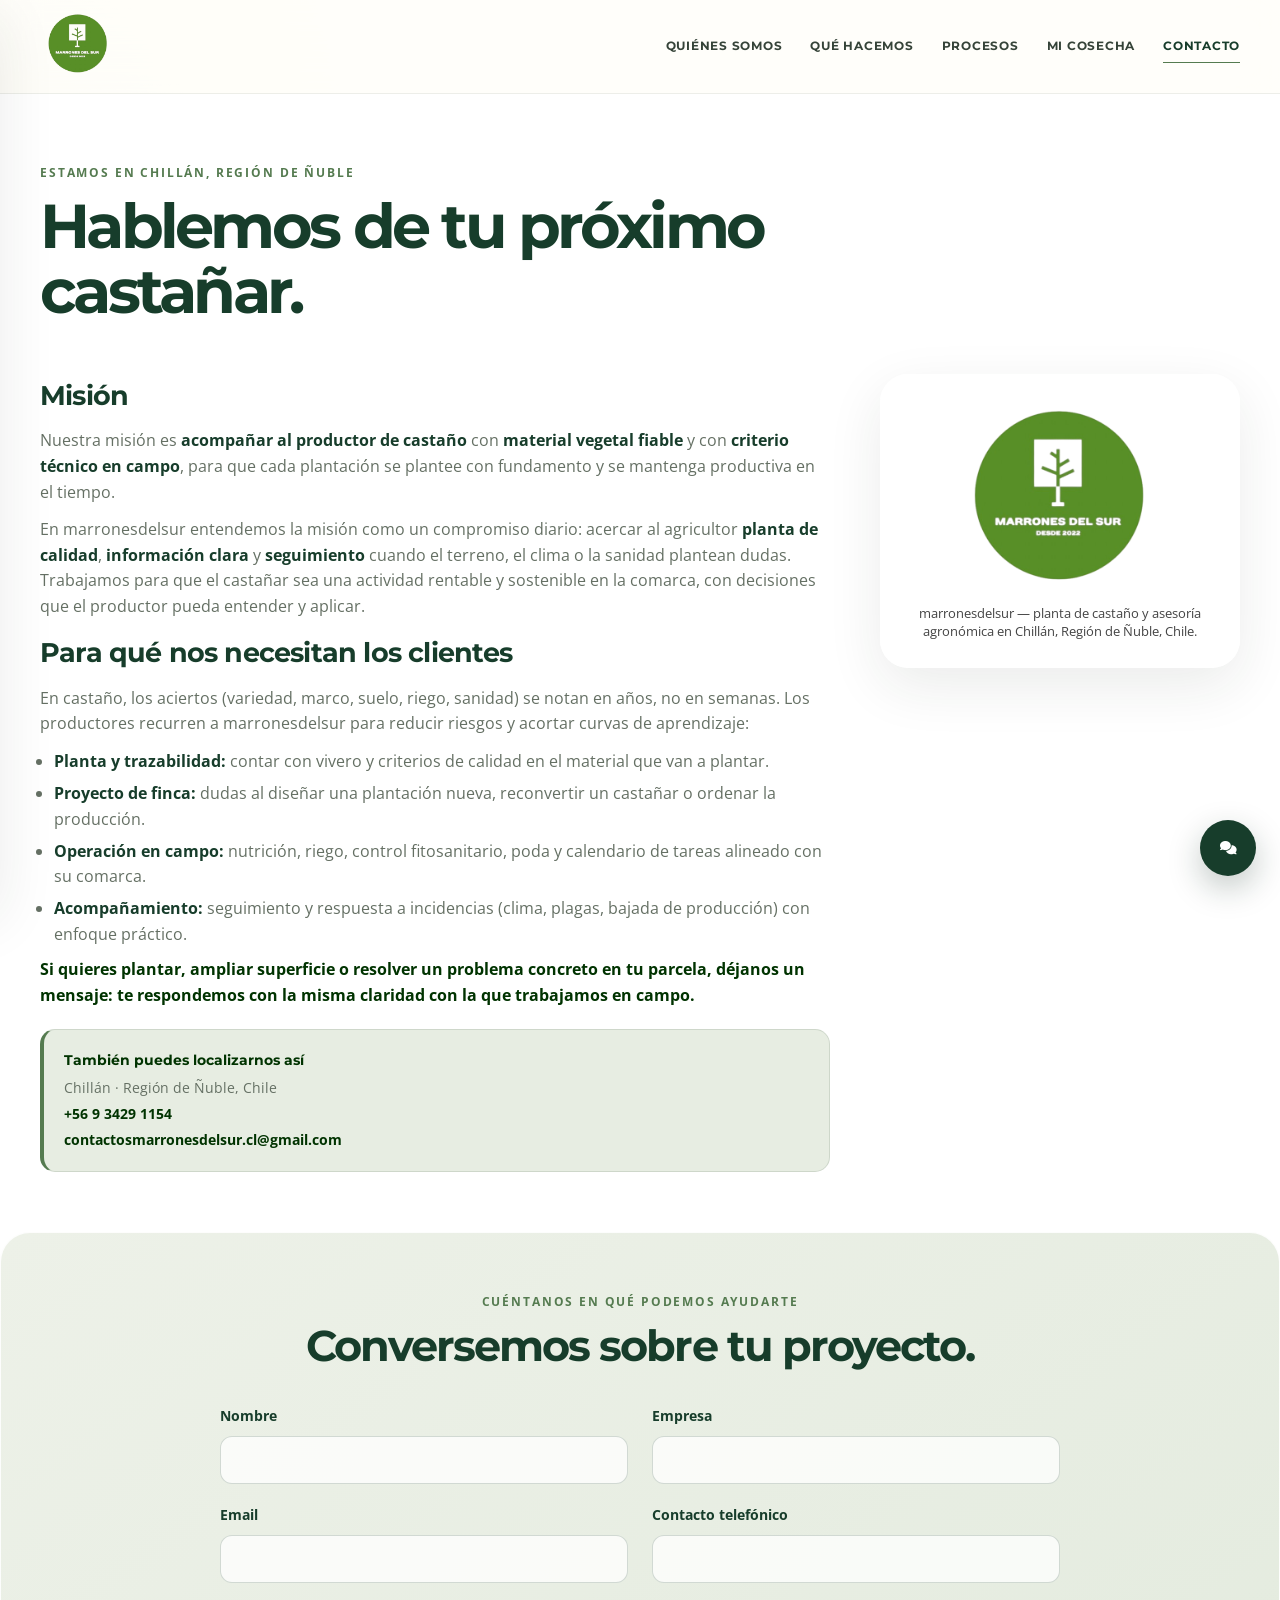
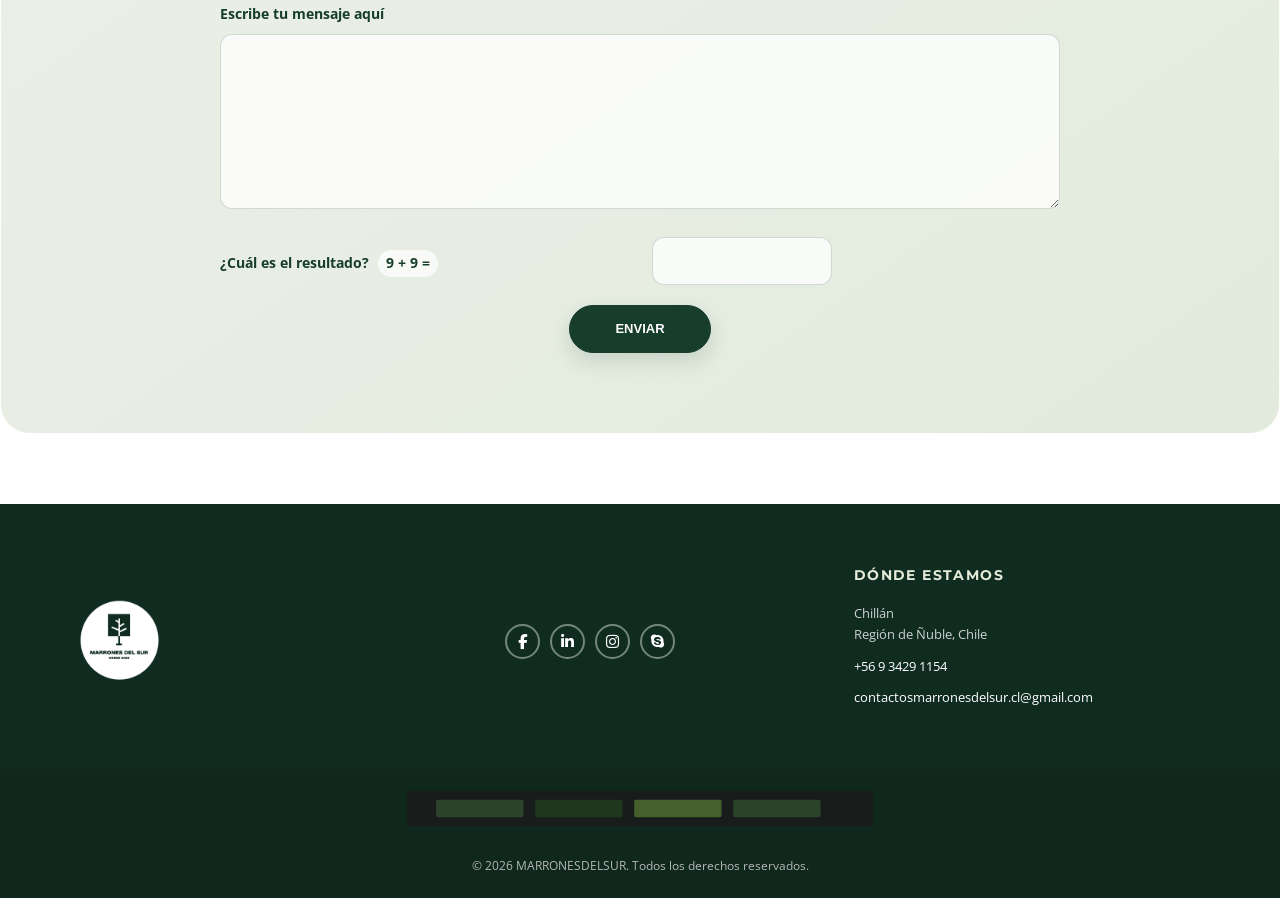
==== commit cda8cdb8: "Add files via upload" ====
--- a/contactos.html
+++ b/contactos.html
@@ -5,7 +5,7 @@
     <meta name="viewport" content="width=device-width, initial-scale=1.0">
     <title>Marrones del Sur — Contacto</title>
     <meta name="description" content="Contacta a Marrones del Sur para consultar por plantas de castaño, asesoría agrícola o un proyecto de plantación en Ñuble, Chile.">
-    <link rel="stylesheet" href="styles.css">
+    <link rel="stylesheet" href="styles.css?v=mobile-menu-layer">
     <link rel="preconnect" href="https://fonts.googleapis.com">
     <link rel="preconnect" href="https://fonts.gstatic.com" crossorigin>
     <link href="https://fonts.googleapis.com/css2?family=Montserrat:wght@400;700;900&family=Open+Sans:wght@400;700&display=swap" rel="stylesheet">
@@ -198,6 +198,6 @@
             </form>
         </div>
     </div>
-    <script src="script.js"></script>
+    <script src="script.js?v=mobile-menu-layer"></script>
 </body>
 </html>
--- a/styles.css
+++ b/styles.css
@@ -1903,7 +1903,7 @@
 .site-header {
     position: sticky;
     top: 0;
-    z-index: 1000;
+    z-index: 10000;
     background: rgba(255, 254, 250, 0.86);
     border-bottom: 1px solid rgba(31, 57, 39, 0.08);
     backdrop-filter: blur(18px);
@@ -1965,6 +1965,8 @@
 }
 
 .mobile-menu-trigger {
+    position: relative;
+    z-index: 10001;
     color: var(--forest);
 }
 
@@ -2658,16 +2660,14 @@
 .plant-card:nth-child(5) { animation-delay: 320ms; }
 .plant-card:nth-child(6) { animation-delay: 400ms; }
 
-.plantas-grid.is-revealing .plant-card {
-    opacity: 0;
-    transform: translateY(1.6rem);
-    animation: none;
-    transition: opacity 700ms ease, transform 700ms cubic-bezier(0.2, 0.72, 0.2, 1);
-}
-
-.plantas-grid.is-revealing .plant-card.is-visible {
-    opacity: 1;
-    transform: translateY(0);
+@keyframes process-card-from-left {
+    from { opacity: 0; transform: translateX(-42vw); }
+    to { opacity: 1; transform: translateX(0); }
+}
+
+@keyframes process-card-from-right {
+    from { opacity: 0; transform: translateX(42vw); }
+    to { opacity: 1; transform: translateX(0); }
 }
 
 .plant-card img {
@@ -3273,6 +3273,31 @@
     .plant-card {
         padding: 0.8rem 0.8rem 1.8rem;
         border-radius: 1.8rem;
+        animation: none;
+    }
+
+    .page-plantas .plantas-grid.plantas-grid--entrance-ready:not(.plantas-grid--entrance-active) .plant-card {
+        opacity: 0;
+    }
+
+    .page-plantas .plantas-grid.plantas-grid--entrance-active .plant-card {
+        animation-duration: 1200ms;
+        animation-timing-function: cubic-bezier(0.2, 0.72, 0.2, 1);
+        animation-fill-mode: both;
+    }
+
+    .page-plantas .plantas-grid.plantas-grid--entrance-active .plant-card:nth-child(2) { animation-delay: 180ms; }
+    .page-plantas .plantas-grid.plantas-grid--entrance-active .plant-card:nth-child(3) { animation-delay: 360ms; }
+    .page-plantas .plantas-grid.plantas-grid--entrance-active .plant-card:nth-child(4) { animation-delay: 540ms; }
+    .page-plantas .plantas-grid.plantas-grid--entrance-active .plant-card:nth-child(5) { animation-delay: 720ms; }
+    .page-plantas .plantas-grid.plantas-grid--entrance-active .plant-card:nth-child(6) { animation-delay: 900ms; }
+
+    .page-plantas .plantas-grid.plantas-grid--entrance-active .plant-card:nth-child(odd) {
+        animation-name: process-card-from-left;
+    }
+
+    .page-plantas .plantas-grid.plantas-grid--entrance-active .plant-card:nth-child(even) {
+        animation-name: process-card-from-right;
     }
 
     .plant-card img {
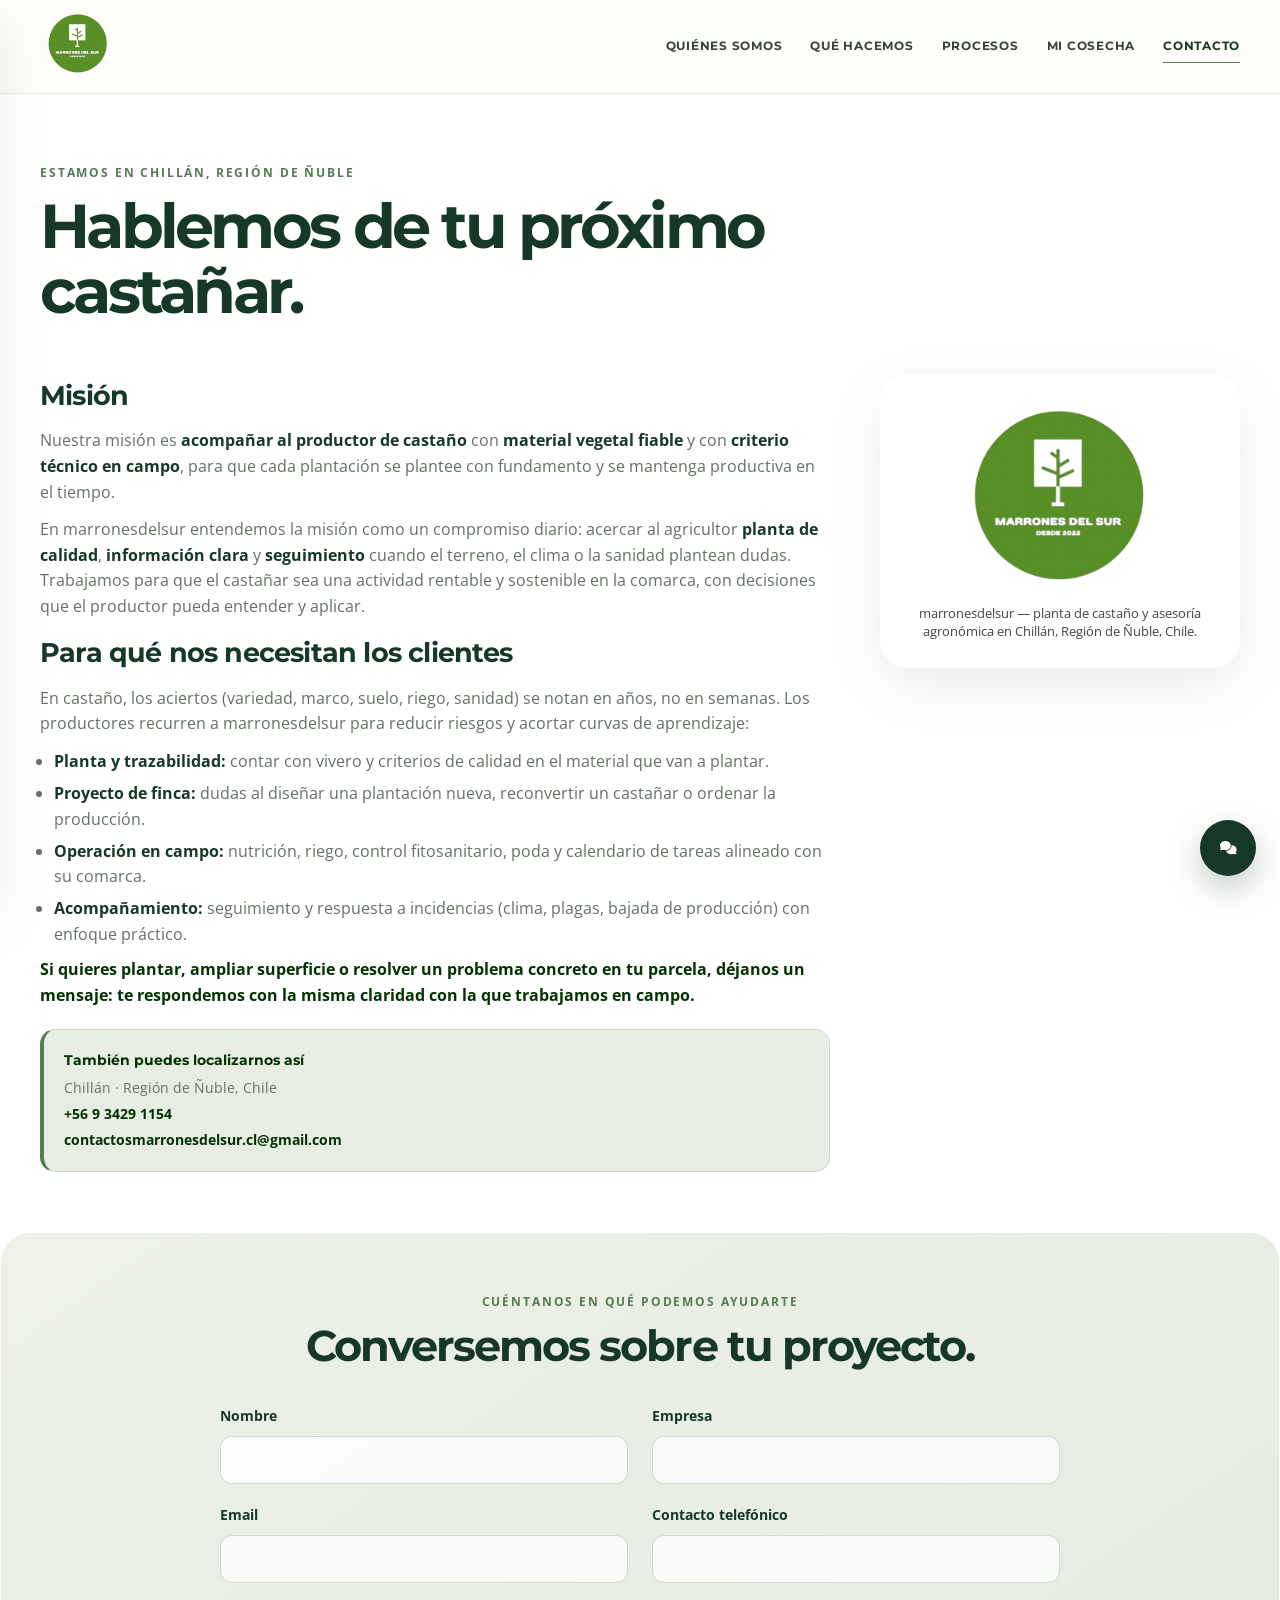
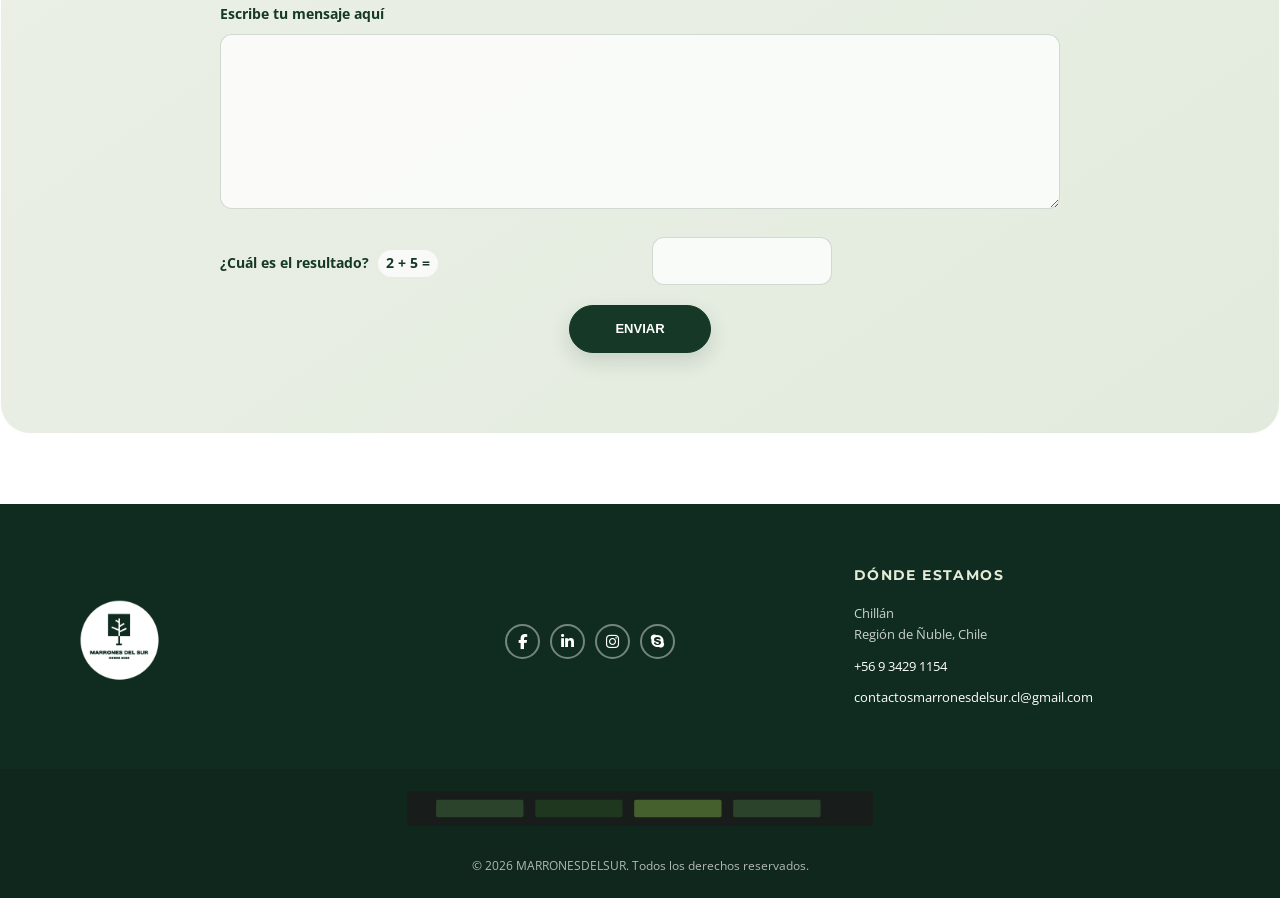
==== commit 98ad0a85: "Add files via upload" ====
--- a/contactos.html
+++ b/contactos.html
@@ -5,7 +5,7 @@
     <meta name="viewport" content="width=device-width, initial-scale=1.0">
     <title>Marrones del Sur — Contacto</title>
     <meta name="description" content="Contacta a Marrones del Sur para consultar por plantas de castaño, asesoría agrícola o un proyecto de plantación en Ñuble, Chile.">
-    <link rel="stylesheet" href="styles.css?v=mobile-menu-layer">
+    <link rel="stylesheet" href="styles.css?v=heading-chat-color-stability-1">
     <link rel="preconnect" href="https://fonts.googleapis.com">
     <link rel="preconnect" href="https://fonts.gstatic.com" crossorigin>
     <link href="https://fonts.googleapis.com/css2?family=Montserrat:wght@400;700;900&family=Open+Sans:wght@400;700&display=swap" rel="stylesheet">
--- a/styles.css
+++ b/styles.css
@@ -777,7 +777,7 @@
     margin: 0 0 1rem;
     font-family: Montserrat, Arial, sans-serif;
     font-size: 4rem;
-    color: #003300;
+    color: var(--forest);
     line-height: 1.15;
 }
 
@@ -794,7 +794,7 @@
 
 .page-section h2 {
     margin: 0 0 1.6rem;
-    color: #003300;
+    color: var(--forest);
     font-family: Montserrat, Arial, sans-serif;
     font-size: 2.8rem;
 }
@@ -873,7 +873,7 @@
     max-width: 900px;
     margin: 0 auto;
     text-align: center;
-    color: #003300;
+    color: var(--forest);
     font-size: 3rem;
     font-weight: 300;
     line-height: 1.35;
@@ -885,7 +885,7 @@
 
 .oqf-title {
     margin: 0;
-    color: #003300;
+    color: var(--forest);
     font-size: 4rem;
     font-weight: 900;
     font-family: Montserrat, Arial, sans-serif;
@@ -1144,7 +1144,7 @@
     margin: 0;
     font-family: Montserrat, Arial, sans-serif;
     font-size: 3.6rem;
-    color: #333;
+    color: var(--forest);
     font-weight: 700;
 }
 
@@ -1498,7 +1498,7 @@
     margin: 0;
     font-family: Montserrat, Arial, sans-serif;
     font-size: 3.6rem;
-    color: #333;
+    color: var(--forest);
     font-weight: 700;
 }
 
@@ -1838,7 +1838,7 @@
 
 /* Marrones del Sur — sistema visual */
 :root {
-    --forest: #173d2b;
+    --forest: #153827;
     --forest-deep: #102c20;
     --leaf: #557b50;
     --moss: #a7b996;
@@ -1987,6 +1987,13 @@
     color: var(--forest);
     border-bottom-color: var(--line);
     font-weight: 700;
+}
+
+@media (max-width: 768px) {
+    .primary-mobile-menu a:hover {
+        color: var(--forest);
+        background-color: #b7d889;
+    }
 }
 
 .mobile-menu-shadow {
@@ -2954,6 +2961,18 @@
 .mycosecha-card:nth-child(4) { animation-delay: 210ms; }
 .mycosecha-card:nth-child(5) { animation-delay: 280ms; }
 .mycosecha-card:nth-child(6) { animation-delay: 350ms; }
+
+.mycosecha-gallery.mycosecha-gallery--entrance-ready .mycosecha-card {
+    opacity: 0;
+    transform: translateY(1.8rem);
+    animation: none;
+    transition: opacity 1100ms ease, transform 1100ms cubic-bezier(0.2, 0.72, 0.2, 1);
+}
+
+.mycosecha-gallery.mycosecha-gallery--entrance-active .mycosecha-card {
+    opacity: 1;
+    transform: translateY(0);
+}
 
 .mycosecha-card img {
     aspect-ratio: 1.35 / 1;
@@ -3564,6 +3583,36 @@
     background: transparent;
 }
 
+.hero-video-shield {
+    display: none;
+}
+
+@media (min-width: 769px) {
+    .hero-video {
+        pointer-events: none;
+    }
+
+    .hero-video-shield {
+        position: absolute;
+        inset: 1.4rem;
+        z-index: 2;
+        display: block;
+        border-radius: 50%;
+        background: transparent;
+        pointer-events: auto;
+    }
+
+    .hero-video::-webkit-media-controls,
+    .hero-video::-webkit-media-controls-enclosure,
+    .hero-video::-webkit-media-controls-overlay-play-button,
+    .hero-video::-webkit-media-controls-start-playback-button,
+    .hero-video::-webkit-media-controls-play-button,
+    .hero-video::-webkit-media-controls-picture-in-picture-button,
+    .hero-video::-webkit-media-controls-fullscreen-button {
+        display: none !important;
+    }
+}
+
 .gallery-controls {
     display: flex;
     align-items: center;
@@ -3692,6 +3741,21 @@
         width: 4rem;
         height: 4rem;
     }
+}
+
+.site-content h1,
+.site-content h2 {
+    color: var(--forest) !important;
+    transition: none !important;
+}
+
+.chatbot-widget .chatbot-toggle,
+.chatbot-widget .chatbot-toggle:hover,
+.chatbot-widget .chatbot-toggle:focus,
+.chatbot-widget .chatbot-toggle:active {
+    color: #fff !important;
+    background-color: var(--forest) !important;
+    filter: none;
 }
 
 @media (max-width: 420px) {
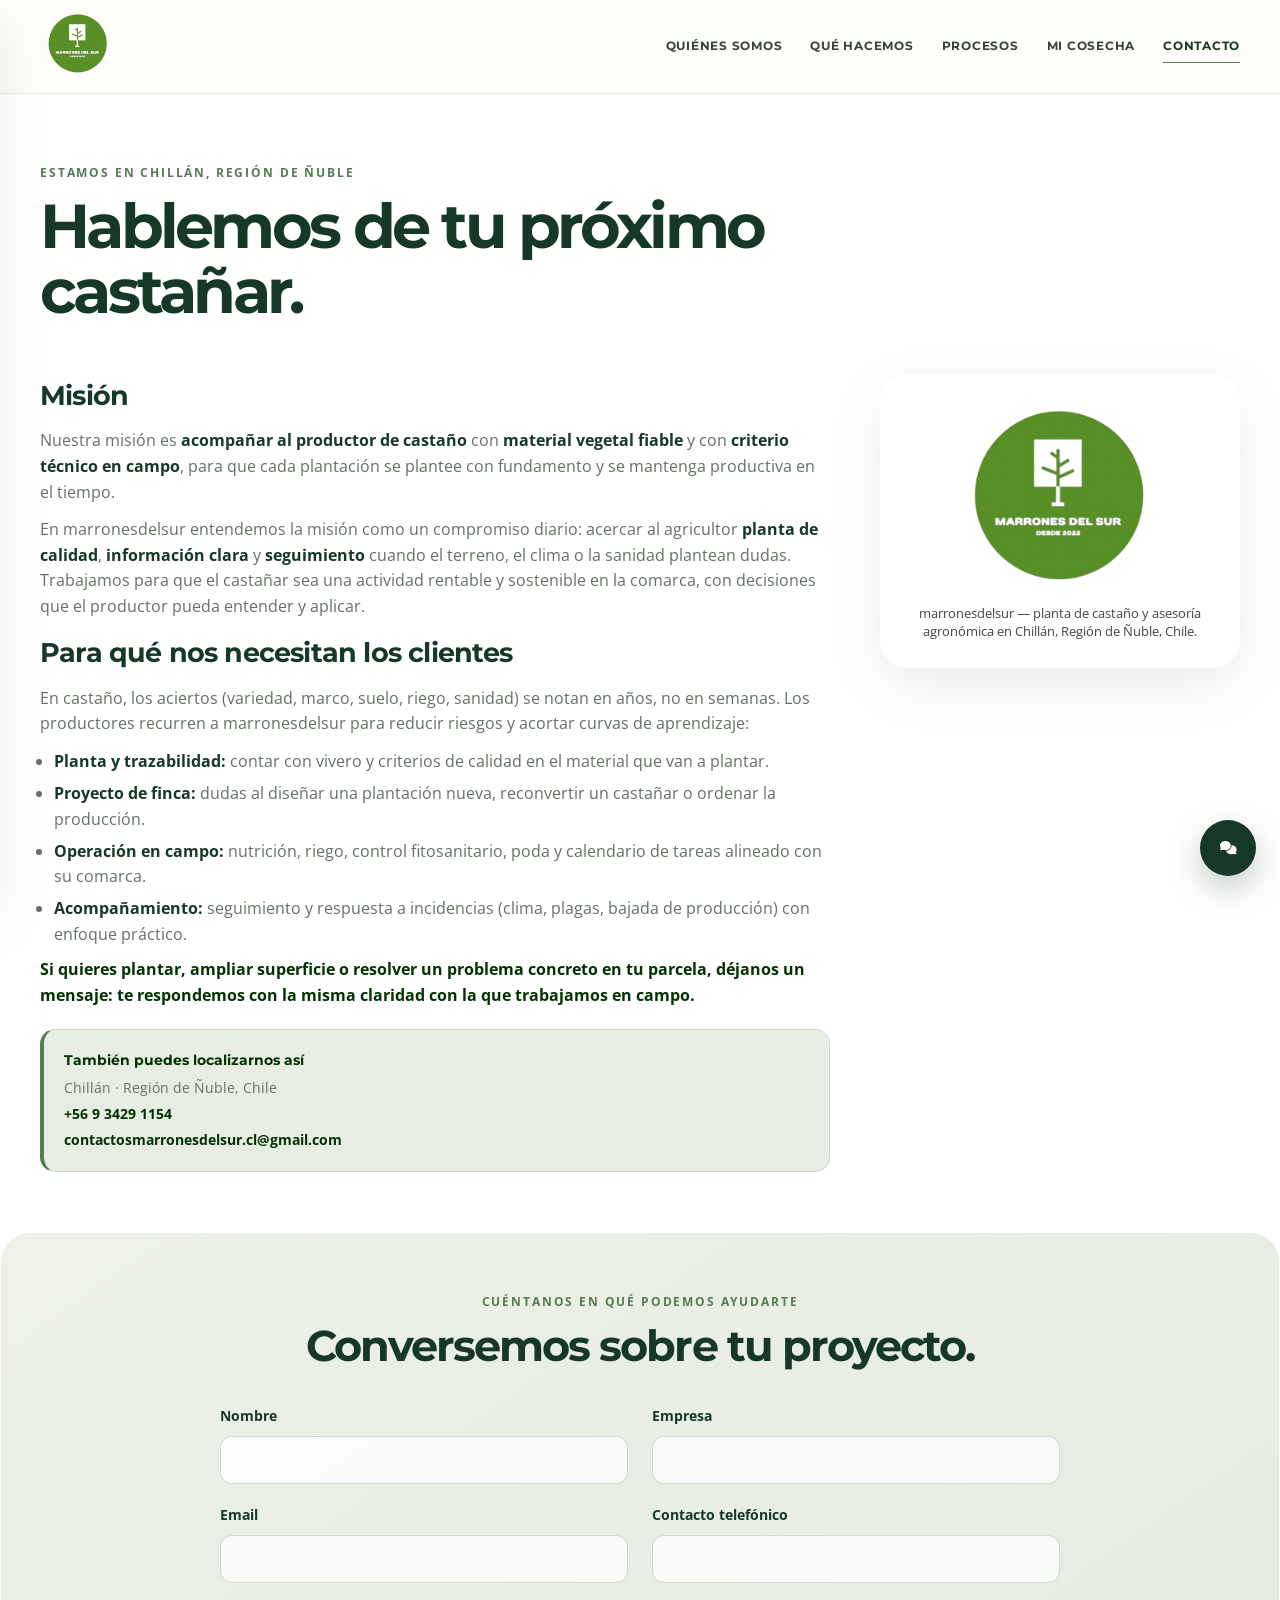
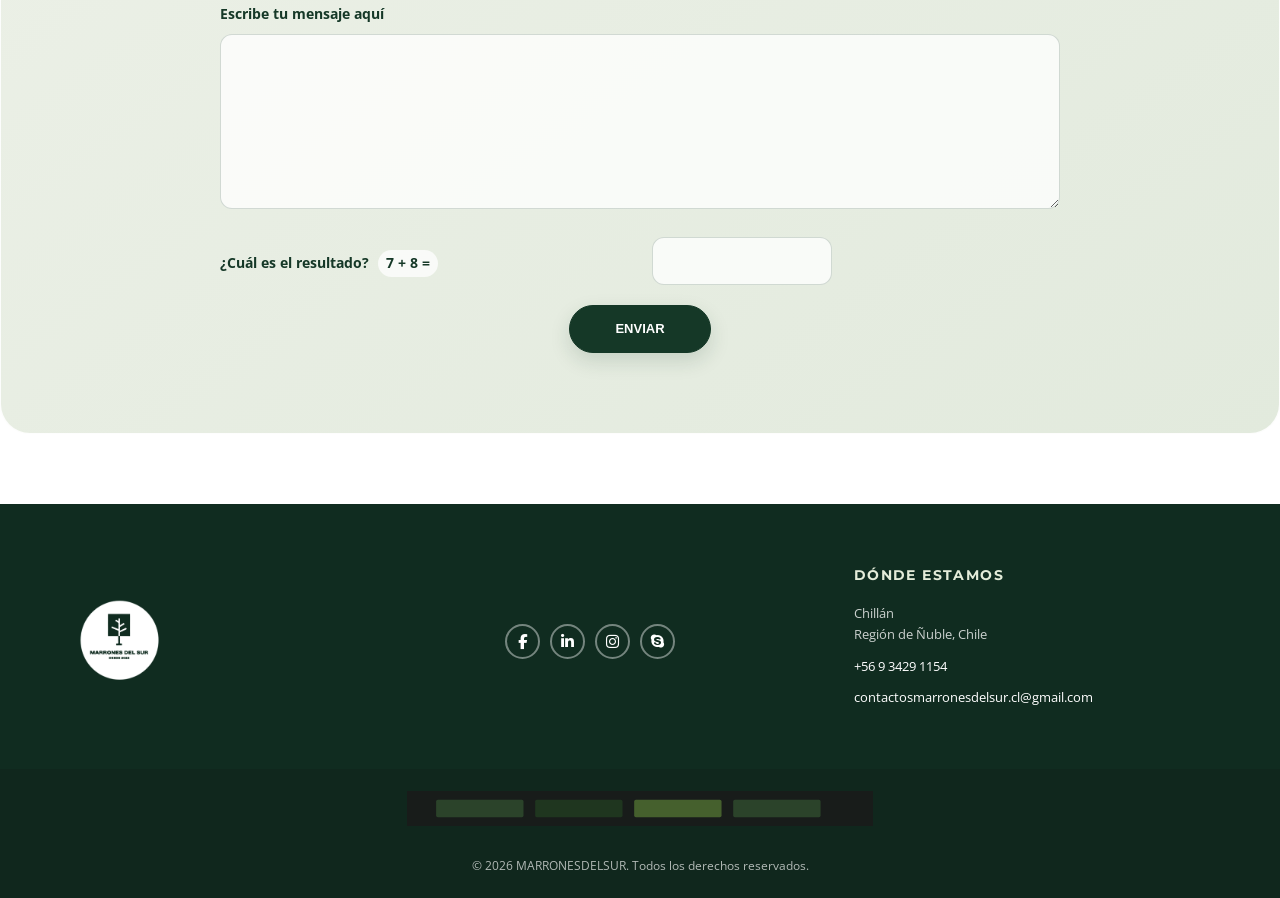
==== commit f861cf3f: "Add files via upload" ====
--- a/contactos.html
+++ b/contactos.html
@@ -5,6 +5,22 @@
     <meta name="viewport" content="width=device-width, initial-scale=1.0">
     <title>Marrones del Sur — Contacto</title>
     <meta name="description" content="Contacta a Marrones del Sur para consultar por plantas de castaño, asesoría agrícola o un proyecto de plantación en Ñuble, Chile.">
+    <style>
+        .site-content h1,
+        .site-content h2 {
+            color: #153827 !important;
+            transition: none !important;
+        }
+
+        .chatbot-widget .chatbot-toggle,
+        .chatbot-widget .chatbot-toggle:hover,
+        .chatbot-widget .chatbot-toggle:focus,
+        .chatbot-widget .chatbot-toggle:active {
+            color: #fff !important;
+            background-color: #153827 !important;
+            filter: none;
+        }
+    </style>
     <link rel="stylesheet" href="styles.css?v=heading-chat-color-stability-1">
     <link rel="preconnect" href="https://fonts.googleapis.com">
     <link rel="preconnect" href="https://fonts.gstatic.com" crossorigin>
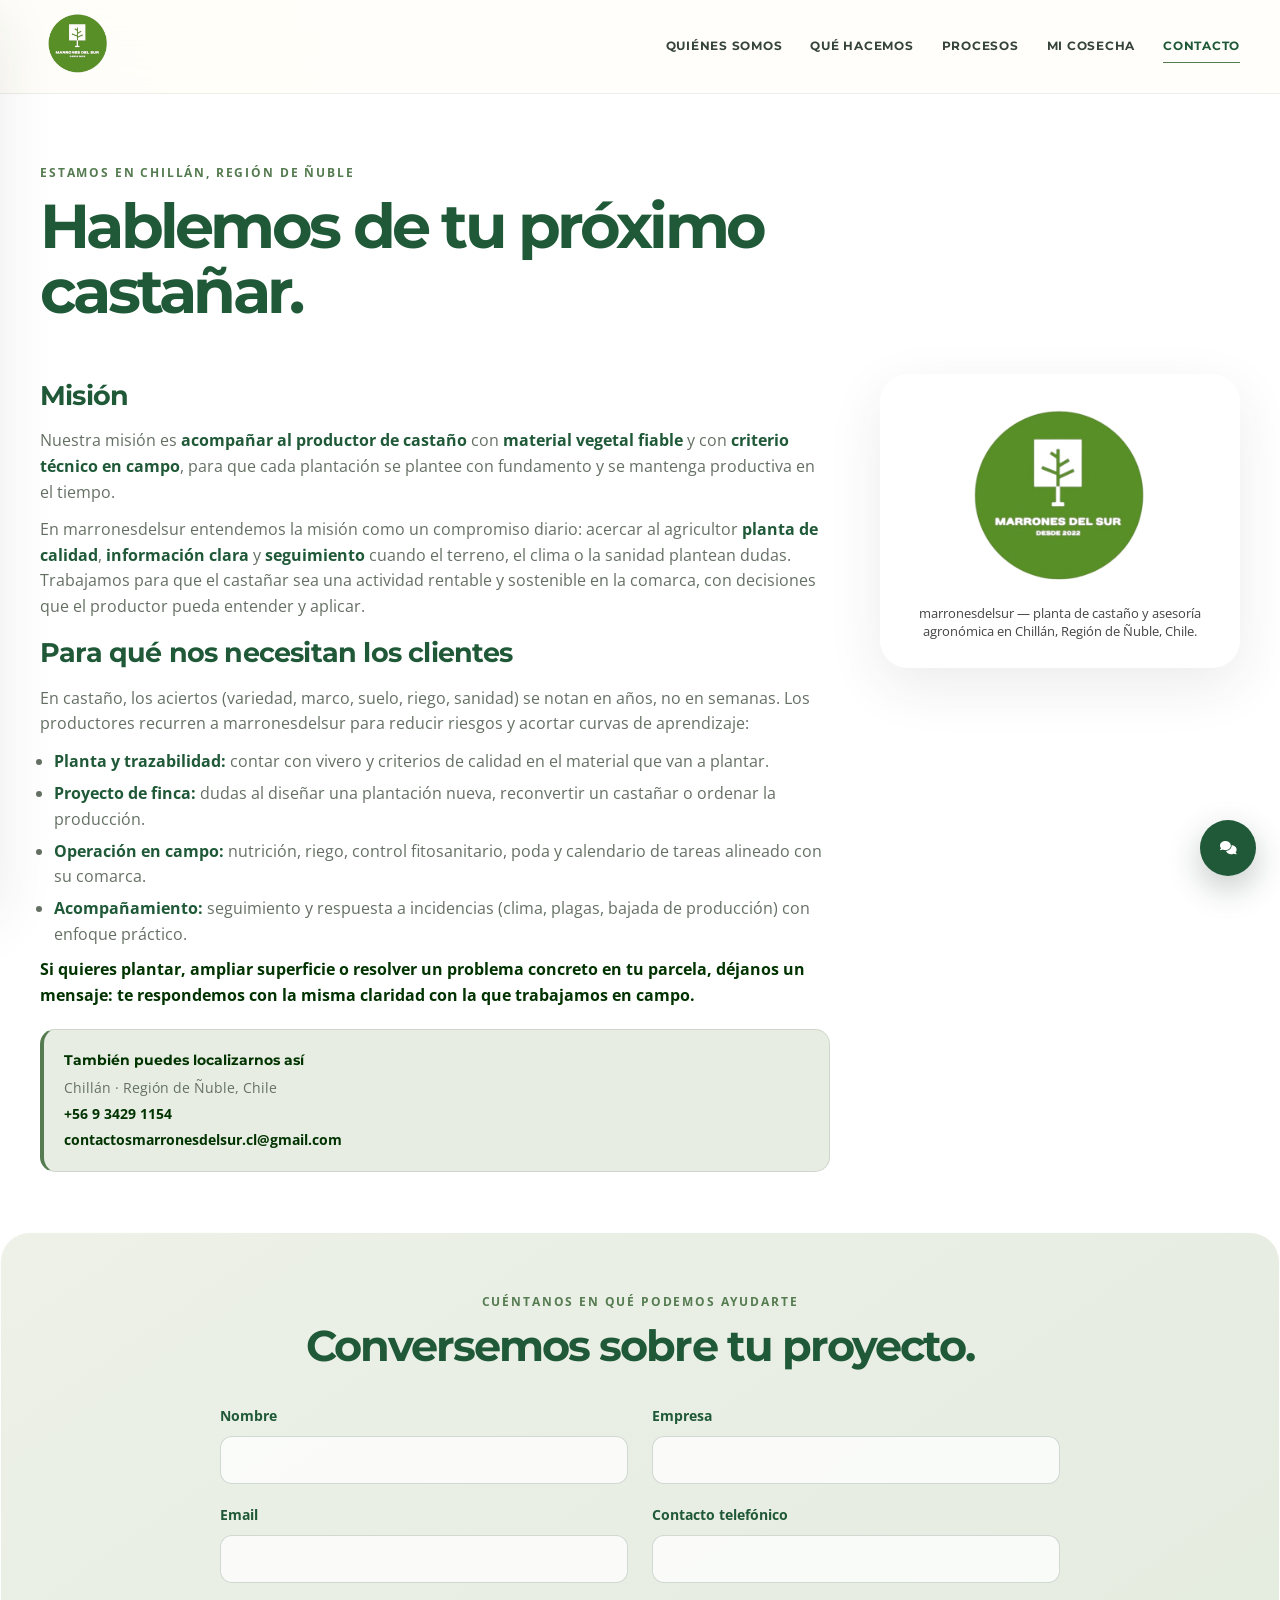
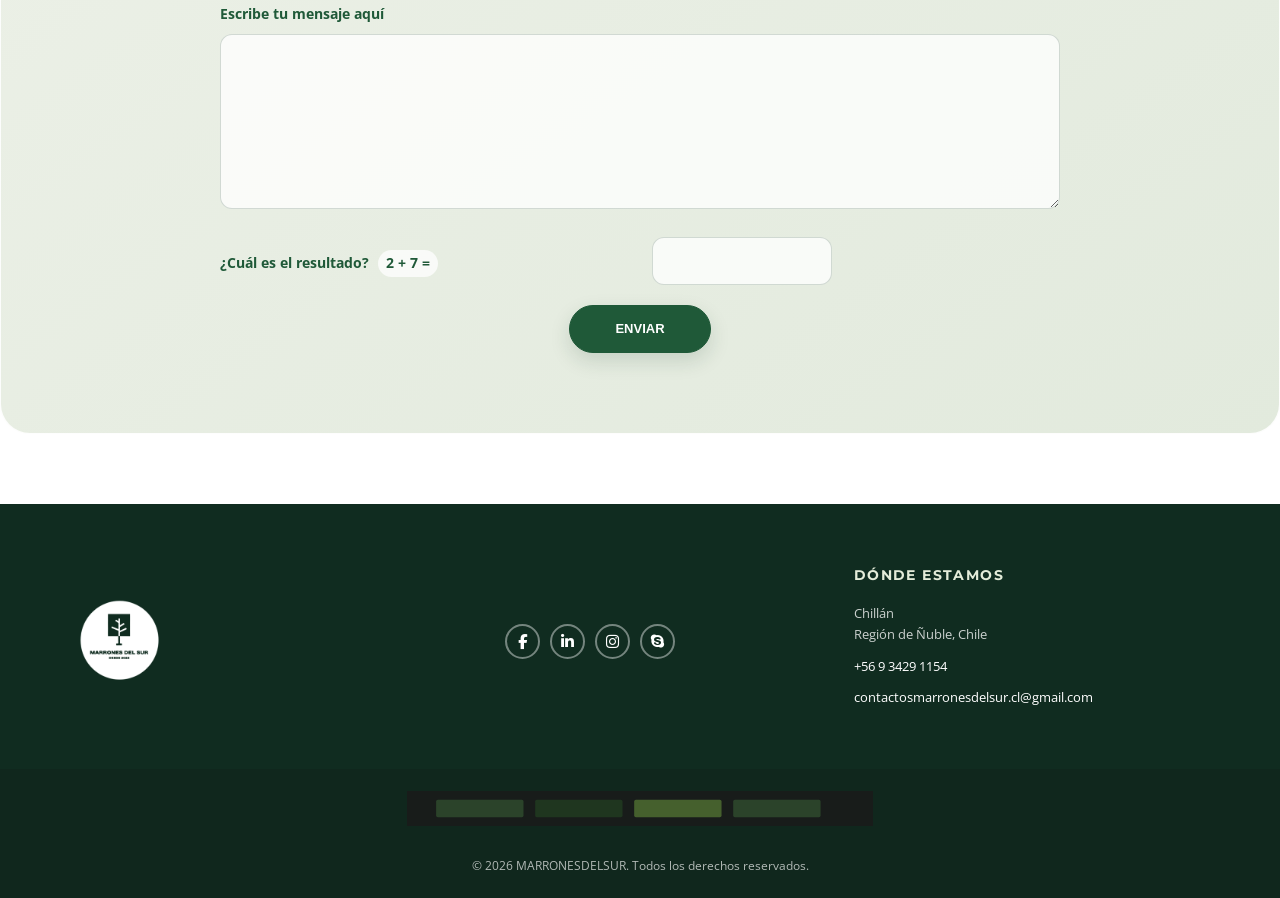
==== commit 040430ec: "Add files via upload" ====
--- a/contactos.html
+++ b/contactos.html
@@ -8,7 +8,7 @@
     <style>
         .site-content h1,
         .site-content h2 {
-            color: #153827 !important;
+            color: #1f5938 !important;
             transition: none !important;
         }
 
@@ -17,11 +17,11 @@
         .chatbot-widget .chatbot-toggle:focus,
         .chatbot-widget .chatbot-toggle:active {
             color: #fff !important;
-            background-color: #153827 !important;
+            background-color: #1f5938 !important;
             filter: none;
         }
     </style>
-    <link rel="stylesheet" href="styles.css?v=heading-chat-color-stability-1">
+    <link rel="stylesheet" href="styles.css?v=heading-chat-green-visible-1">
     <link rel="preconnect" href="https://fonts.googleapis.com">
     <link rel="preconnect" href="https://fonts.gstatic.com" crossorigin>
     <link href="https://fonts.googleapis.com/css2?family=Montserrat:wght@400;700;900&family=Open+Sans:wght@400;700&display=swap" rel="stylesheet">
--- a/styles.css
+++ b/styles.css
@@ -1838,7 +1838,7 @@
 
 /* Marrones del Sur — sistema visual */
 :root {
-    --forest: #153827;
+    --forest: #1f5938;
     --forest-deep: #102c20;
     --leaf: #557b50;
     --moss: #a7b996;
@@ -3745,7 +3745,7 @@
 
 .site-content h1,
 .site-content h2 {
-    color: var(--forest) !important;
+    color: #1f5938 !important;
     transition: none !important;
 }
 
@@ -3754,7 +3754,7 @@
 .chatbot-widget .chatbot-toggle:focus,
 .chatbot-widget .chatbot-toggle:active {
     color: #fff !important;
-    background-color: var(--forest) !important;
+    background-color: #1f5938 !important;
     filter: none;
 }
 
